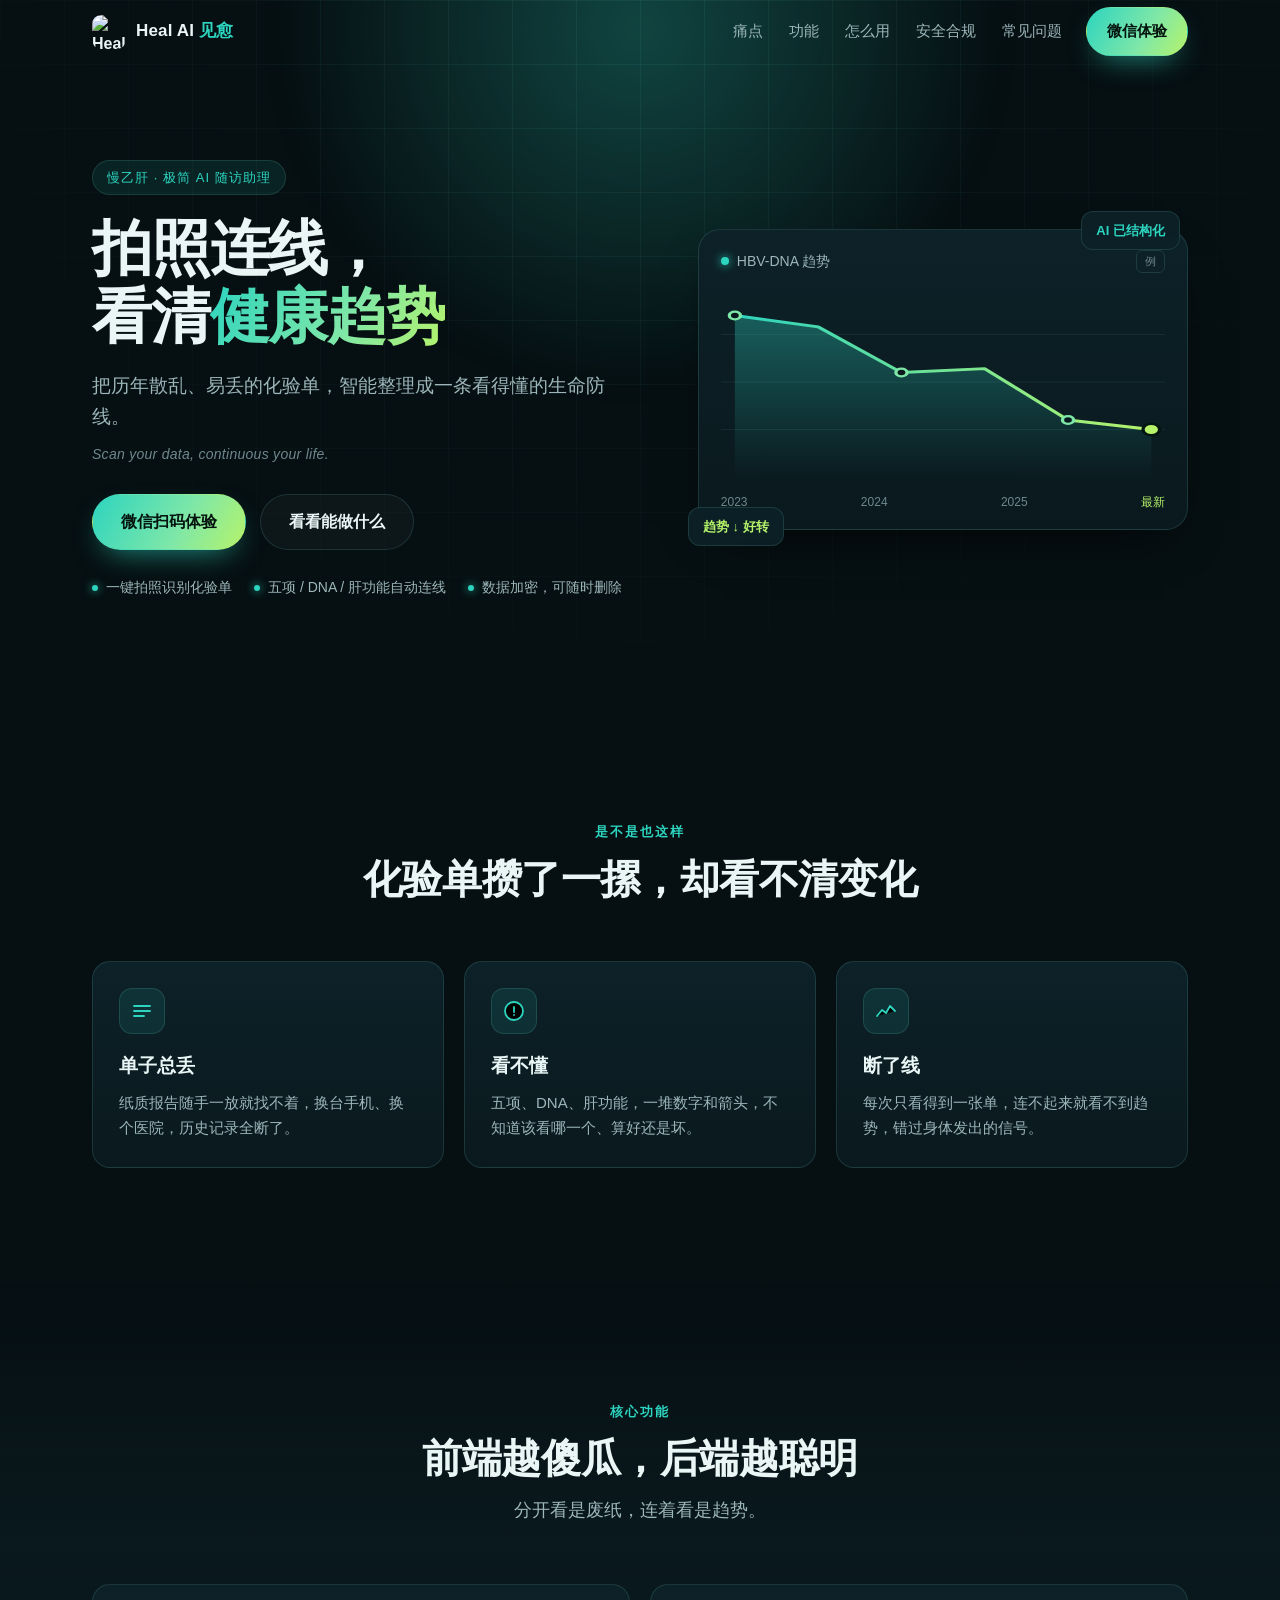
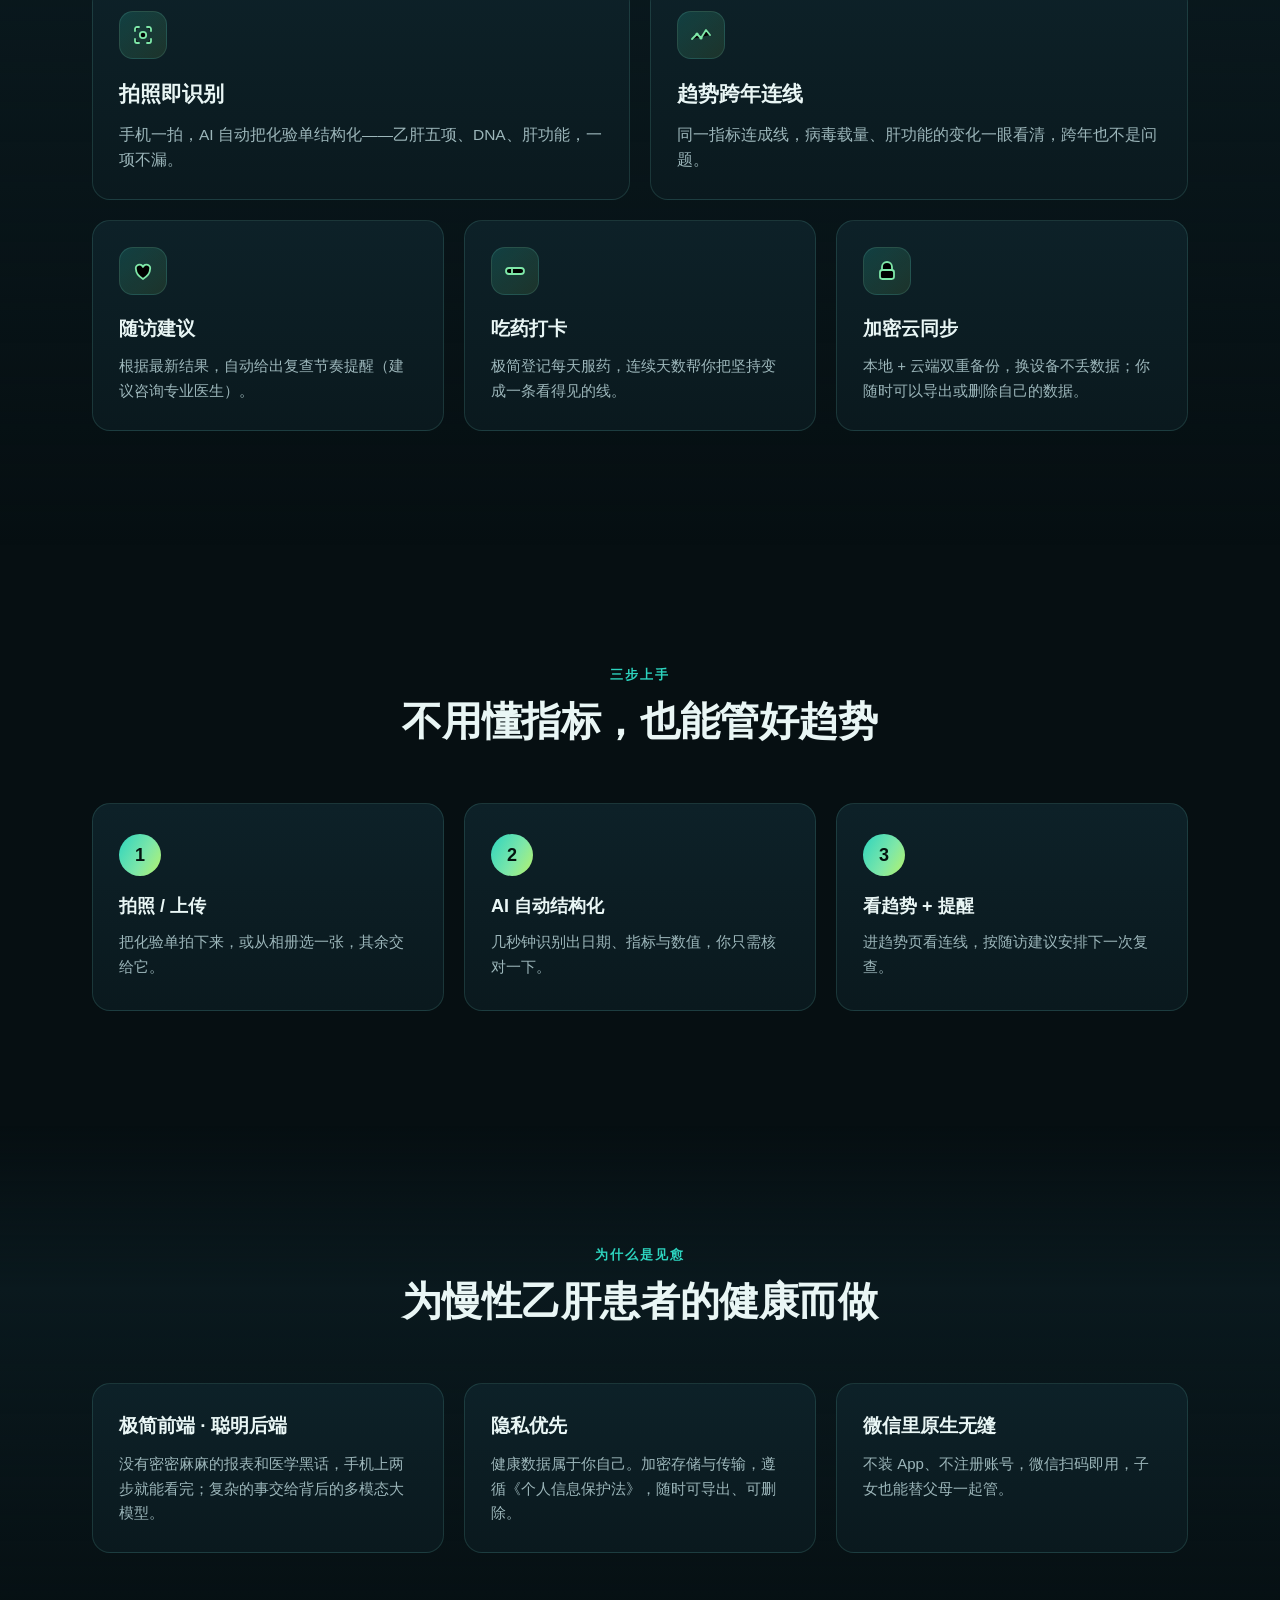
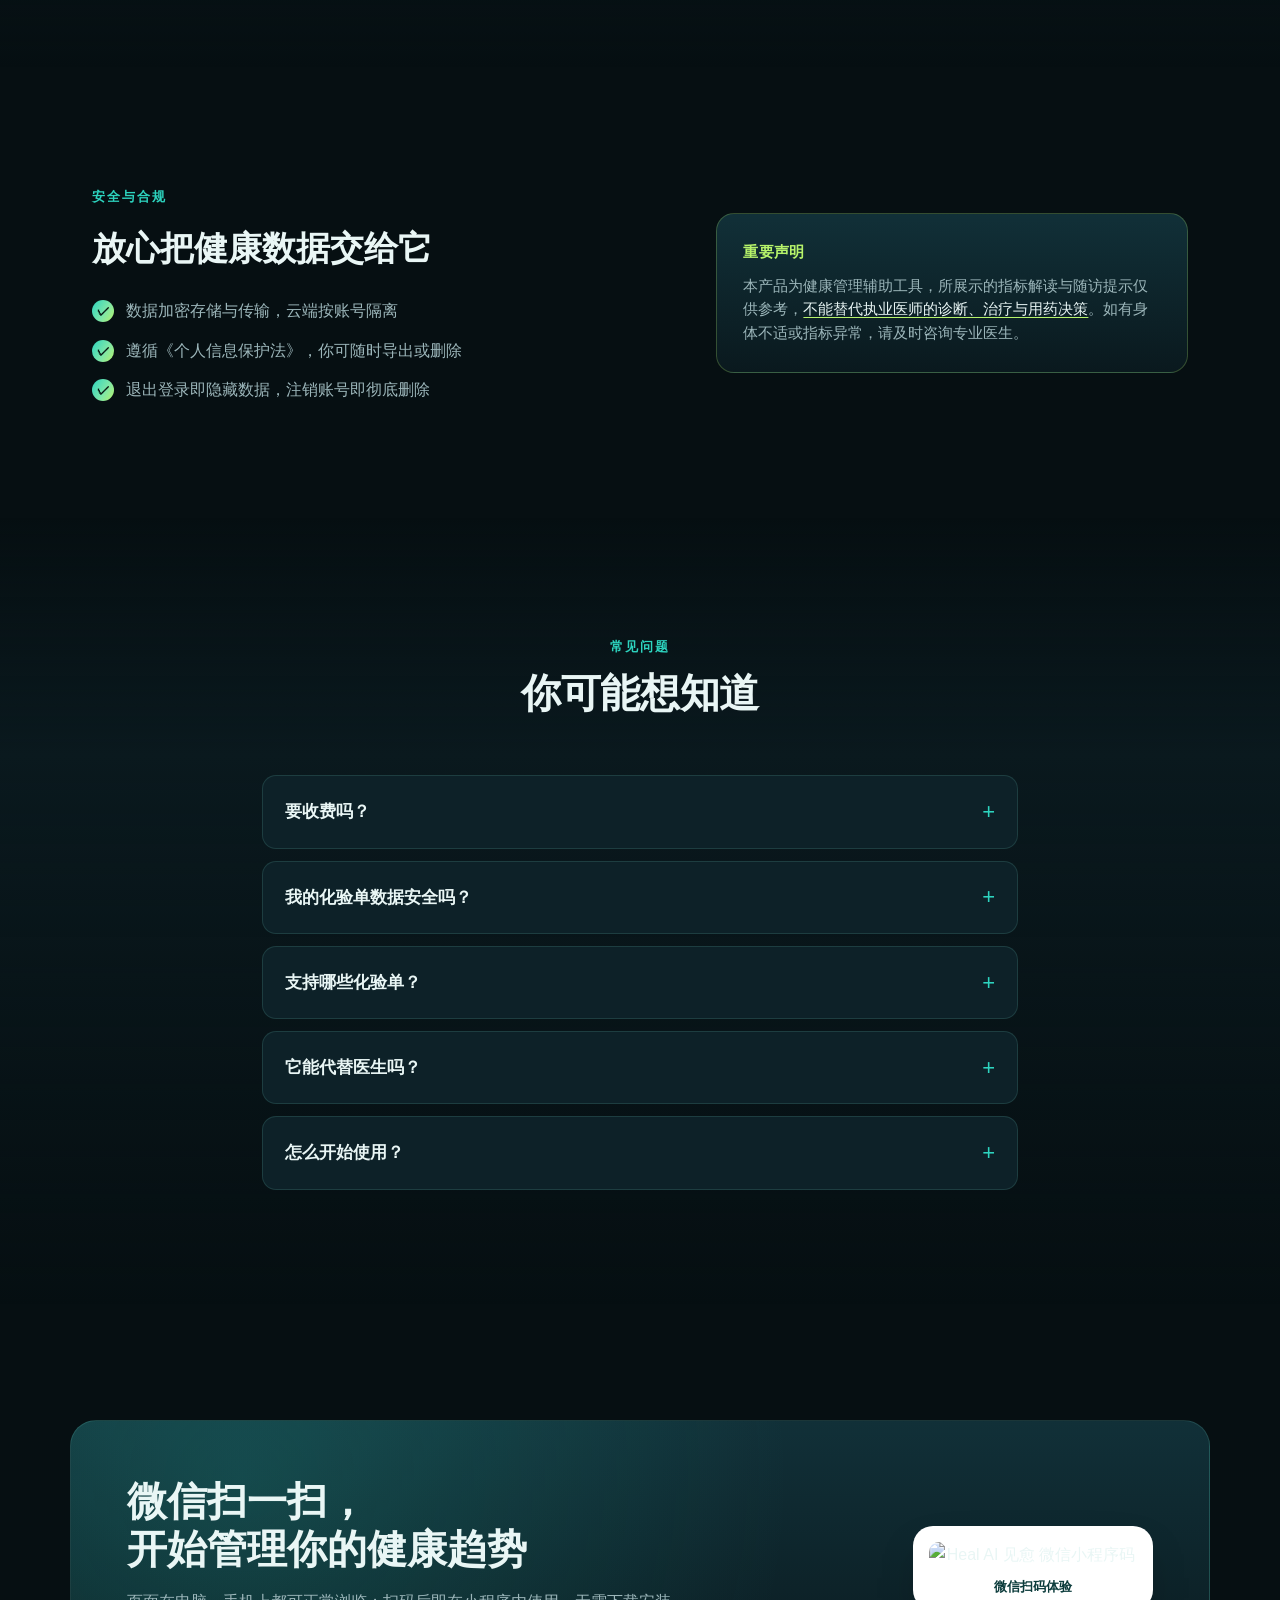
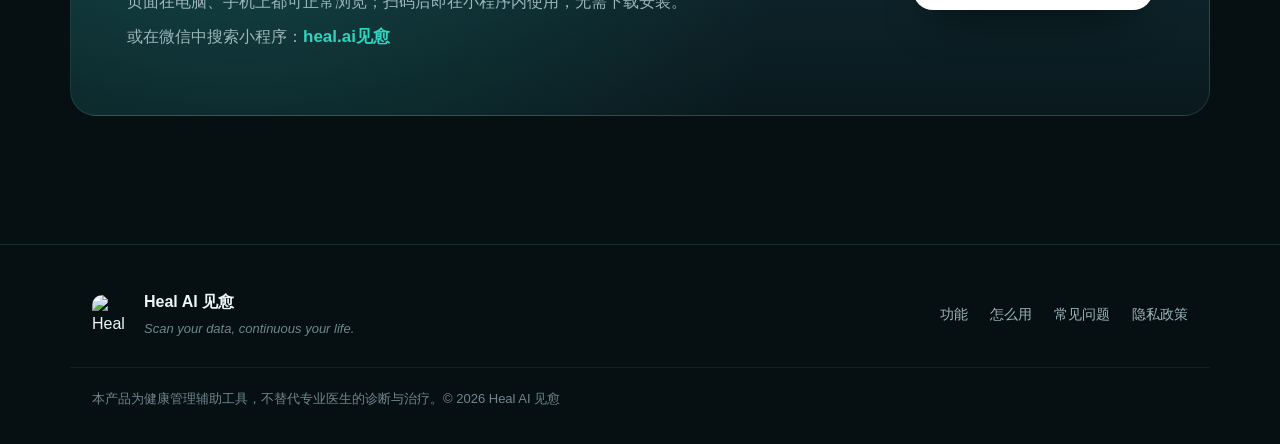
==== index.html @ b68c40f5 "Add files via upload" ====
<!DOCTYPE html>
<html lang="zh-CN">
<head>
  <meta charset="UTF-8">
  <meta name="viewport" content="width=device-width, initial-scale=1.0">
  <title>Heal AI 见愈 · 拍照连线，看清保命趋势</title>
  <meta name="description" content="Heal AI 见愈 —— 专为长期口服抗病毒药物的慢性乙肝患者设计的极简 AI 随访助理。拍照识别化验单，自动结构化，把历年散乱的检验结果连成一条看得懂的趋势。">
  <meta name="theme-color" content="#060f12">
  <meta property="og:title" content="Heal AI 见愈 · 拍照连线，看清保命趋势">
  <meta property="og:description" content="把历年散乱、易丢的化验单，智能整理成一条看得懂的生命防线。">
  <meta property="og:type" content="website">
  <link rel="icon" href="assets/logo.png">
  <link rel="stylesheet" href="style.css">
</head>
<body>

  <!-- ============ NAV ============ -->
  <header class="nav" id="nav">
    <div class="nav-inner wrap">
      <a class="brand" href="#top">
        <img src="assets/logo.png" alt="Heal AI 见愈 标志" class="brand-logo">
        <span class="brand-name">Heal AI <em>见愈</em></span>
      </a>

      <nav class="nav-links" id="navLinks">
        <a href="#pain">痛点</a>
        <a href="#features">功能</a>
        <a href="#how">怎么用</a>
        <a href="#trust">安全合规</a>
        <a href="#faq">常见问题</a>
      </nav>

      <a class="btn btn-primary nav-cta" href="#download">微信体验</a>

      <button class="nav-toggle" id="navToggle" aria-label="打开菜单" aria-expanded="false">
        <span></span><span></span><span></span>
      </button>
    </div>
  </header>

  <main id="top">

    <!-- ============ HERO ============ -->
    <section class="hero">
      <div class="hero-glow" aria-hidden="true"></div>
      <div class="wrap hero-inner">
        <div class="hero-copy reveal">
          <span class="eyebrow">慢乙肝 · 极简 AI 随访助理</span>
          <h1>拍照连线，<br>看清<span class="grad">健康趋势</span></h1>
          <p class="lead">把历年散乱、易丢的化验单，智能整理成一条看得懂的生命防线。</p>
          <p class="en">Scan your data, continuous your life.</p>
          <div class="hero-cta">
            <a class="btn btn-primary btn-lg" href="#download">微信扫码体验</a>
            <a class="btn btn-ghost btn-lg" href="#features">看看能做什么</a>
          </div>
          <ul class="hero-points">
            <li>一键拍照识别化验单</li>
            <li>五项 / DNA / 肝功能自动连线</li>
            <li>数据加密，可随时删除</li>
          </ul>
        </div>

        <div class="hero-visual reveal" aria-hidden="true">
          <div class="trend-card">
            <div class="trend-head">
              <span class="dot"></span>HBV-DNA 趋势
              <span class="trend-tag">例</span>
            </div>
            <svg viewBox="0 0 320 200" class="trend-svg" preserveAspectRatio="none">
              <defs>
                <linearGradient id="areaFill" x1="0" y1="0" x2="0" y2="1">
                  <stop offset="0%" stop-color="#2dd4bf" stop-opacity="0.35"/>
                  <stop offset="100%" stop-color="#2dd4bf" stop-opacity="0"/>
                </linearGradient>
                <linearGradient id="lineGrad" x1="0" y1="0" x2="1" y2="0">
                  <stop offset="0%" stop-color="#2dd4bf"/>
                  <stop offset="100%" stop-color="#b6f36a"/>
                </linearGradient>
              </defs>
              <g class="grid">
                <line x1="0" y1="50" x2="320" y2="50"/>
                <line x1="0" y1="100" x2="320" y2="100"/>
                <line x1="0" y1="150" x2="320" y2="150"/>
              </g>
              <path d="M10,30 L70,42 L130,90 L190,86 L250,140 L310,150 L310,200 L10,200 Z" fill="url(#areaFill)"/>
              <polyline points="10,30 70,42 130,90 190,86 250,140 310,150"
                        fill="none" stroke="url(#lineGrad)" stroke-width="3"
                        stroke-linecap="round" stroke-linejoin="round"/>
              <circle cx="10" cy="30" r="4" class="pt"/>
              <circle cx="130" cy="90" r="4" class="pt"/>
              <circle cx="250" cy="140" r="4" class="pt"/>
              <circle cx="310" cy="150" r="6" class="pt pt-now"/>
            </svg>
            <div class="trend-foot">
              <span>2023</span><span>2024</span><span>2025</span><span class="now">最新</span>
            </div>
          </div>
          <div class="float-chip chip-1">AI 已结构化</div>
          <div class="float-chip chip-2">趋势 ↓ 好转</div>
        </div>
      </div>
    </section>

    <!-- ============ PAIN ============ -->
    <section class="sec" id="pain">
      <div class="wrap">
        <div class="sec-head reveal">
          <span class="kicker">是不是也这样</span>
          <h2>化验单攒了一摞，却看不清变化</h2>
        </div>
        <div class="grid-3">
          <article class="card pain reveal">
            <div class="ico">
              <svg viewBox="0 0 24 24"><path d="M4 7h16M4 12h16M4 17h10" stroke="currentColor" stroke-width="1.8" stroke-linecap="round"/></svg>
            </div>
            <h3>单子总丢</h3>
            <p>纸质报告随手一放就找不着，换台手机、换个医院，历史记录全断了。</p>
          </article>
          <article class="card pain reveal">
            <div class="ico">
              <svg viewBox="0 0 24 24"><circle cx="12" cy="12" r="9" stroke="currentColor" stroke-width="1.8"/><path d="M12 8v5m0 3h.01" stroke="currentColor" stroke-width="1.8" stroke-linecap="round"/></svg>
            </div>
            <h3>看不懂</h3>
            <p>五项、DNA、肝功能，一堆数字和箭头，不知道该看哪一个、算好还是坏。</p>
          </article>
          <article class="card pain reveal">
            <div class="ico">
              <svg viewBox="0 0 24 24"><path d="M3 17l5-6 4 3 4-7 5 5" stroke="currentColor" stroke-width="1.8" stroke-linecap="round" stroke-linejoin="round"/></svg>
            </div>
            <h3>断了线</h3>
            <p>每次只看得到一张单，连不起来就看不到趋势，错过身体发出的信号。</p>
          </article>
        </div>
      </div>
    </section>

    <!-- ============ FEATURES ============ -->
    <section class="sec alt" id="features">
      <div class="wrap">
        <div class="sec-head reveal">
          <span class="kicker">核心功能</span>
          <h2>前端越傻瓜，后端越聪明</h2>
          <p class="sec-sub">分开看是废纸，连着看是趋势。</p>
        </div>
        <div class="grid-feat">
          <article class="card feat reveal">
            <div class="feat-ico">
              <svg viewBox="0 0 24 24"><path d="M4 8V6a2 2 0 0 1 2-2h2M20 8V6a2 2 0 0 0-2-2h-2M4 16v2a2 2 0 0 0 2 2h2M20 16v2a2 2 0 0 1-2 2h-2" stroke="currentColor" stroke-width="1.8" stroke-linecap="round"/><circle cx="12" cy="12" r="3.2" stroke="currentColor" stroke-width="1.8"/></svg>
            </div>
            <h3>拍照即识别</h3>
            <p>手机一拍，AI 自动把化验单结构化——乙肝五项、DNA、肝功能，一项不漏。</p>
          </article>
          <article class="card feat reveal">
            <div class="feat-ico">
              <svg viewBox="0 0 24 24"><path d="M3 16l5-5 4 4 5-8 4 5" stroke="currentColor" stroke-width="1.8" stroke-linecap="round" stroke-linejoin="round"/><circle cx="8" cy="11" r="1.6" fill="currentColor"/><circle cx="12" cy="15" r="1.6" fill="currentColor"/></svg>
            </div>
            <h3>趋势跨年连线</h3>
            <p>同一指标连成线，病毒载量、肝功能的变化一眼看清，跨年也不是问题。</p>
          </article>
          <article class="card feat reveal">
            <div class="feat-ico">
              <svg viewBox="0 0 24 24"><path d="M12 20s-7-4.3-7-9.4A3.6 3.6 0 0 1 12 8a3.6 3.6 0 0 1 7 2.6C19 15.7 12 20 12 20z" stroke="currentColor" stroke-width="1.8" stroke-linejoin="round"/></svg>
            </div>
            <h3>随访建议</h3>
            <p>根据最新结果，自动给出复查节奏提醒（建议咨询专业医生）。</p>
          </article>
          <article class="card feat reveal">
            <div class="feat-ico">
              <svg viewBox="0 0 24 24"><rect x="3" y="9" width="18" height="6" rx="3" stroke="currentColor" stroke-width="1.8"/><path d="M9 9v6" stroke="currentColor" stroke-width="1.8"/></svg>
            </div>
            <h3>吃药打卡</h3>
            <p>极简登记每天服药，连续天数帮你把坚持变成一条看得见的线。</p>
          </article>
          <article class="card feat reveal">
            <div class="feat-ico">
              <svg viewBox="0 0 24 24"><path d="M7 11V8a5 5 0 0 1 10 0v3" stroke="currentColor" stroke-width="1.8" stroke-linecap="round"/><rect x="5" y="11" width="14" height="9" rx="2.4" stroke="currentColor" stroke-width="1.8"/></svg>
            </div>
            <h3>加密云同步</h3>
            <p>本地 + 云端双重备份，换设备不丢数据；你随时可以导出或删除自己的数据。</p>
          </article>
        </div>
      </div>
    </section>

    <!-- ============ HOW ============ -->
    <section class="sec" id="how">
      <div class="wrap">
        <div class="sec-head reveal">
          <span class="kicker">三步上手</span>
          <h2>不用懂指标，也能管好趋势</h2>
        </div>
        <ol class="steps">
          <li class="step reveal">
            <span class="step-no">1</span>
            <h3>拍照 / 上传</h3>
            <p>把化验单拍下来，或从相册选一张，其余交给它。</p>
          </li>
          <li class="step reveal">
            <span class="step-no">2</span>
            <h3>AI 自动结构化</h3>
            <p>几秒钟识别出日期、指标与数值，你只需核对一下。</p>
          </li>
          <li class="step reveal">
            <span class="step-no">3</span>
            <h3>看趋势 + 提醒</h3>
            <p>进趋势页看连线，按随访建议安排下一次复查。</p>
          </li>
        </ol>
      </div>
    </section>

    <!-- ============ WHY ============ -->
    <section class="sec alt" id="why">
      <div class="wrap">
        <div class="sec-head reveal">
          <span class="kicker">为什么是见愈</span>
          <h2>为慢性乙肝患者的健康而做</h2>
        </div>
        <div class="grid-3">
          <article class="card why reveal">
            <h3>极简前端 · 聪明后端</h3>
            <p>没有密密麻麻的报表和医学黑话，手机上两步就能看完；复杂的事交给背后的多模态大模型。</p>
          </article>
          <article class="card why reveal">
            <h3>隐私优先</h3>
            <p>健康数据属于你自己。加密存储与传输，遵循《个人信息保护法》，随时可导出、可删除。</p>
          </article>
          <article class="card why reveal">
            <h3>微信里原生无缝</h3>
            <p>不装 App、不注册账号，微信扫码即用，子女也能替父母一起管。</p>
          </article>
        </div>
      </div>
    </section>

    <!-- ============ TRUST ============ -->
    <section class="sec trust" id="trust">
      <div class="wrap trust-inner">
        <div class="trust-copy reveal">
          <span class="kicker">安全与合规</span>
          <h2>放心把健康数据交给它</h2>
          <ul class="trust-list">
            <li><span class="tick">✓</span>数据加密存储与传输，云端按账号隔离</li>
            <li><span class="tick">✓</span>遵循《个人信息保护法》，你可随时导出或删除</li>
            <li><span class="tick">✓</span>退出登录即隐藏数据，注销账号即彻底删除</li>
          </ul>
        </div>
        <div class="notice reveal">
          <strong>重要声明</strong>
          <p>本产品为健康管理辅助工具，所展示的指标解读与随访提示仅供参考，<u>不能替代执业医师的诊断、治疗与用药决策</u>。如有身体不适或指标异常，请及时咨询专业医生。</p>
        </div>
      </div>
    </section>

    <!-- ============ FAQ ============ -->
    <section class="sec alt" id="faq">
      <div class="wrap narrow">
        <div class="sec-head reveal">
          <span class="kicker">常见问题</span>
          <h2>你可能想知道</h2>
        </div>
        <div class="faq-list reveal">
          <details class="faq">
            <summary>要收费吗？</summary>
            <p>核心的拍照识别、趋势连线与随访提示可免费使用。后续若有增值服务，会明确告知，绝不默认扣费。</p>
          </details>
          <details class="faq">
            <summary>我的化验单数据安全吗？</summary>
            <p>数据加密存储与传输，云端按账号隔离，仅限创建都本人，只有你自己能看到。你可以随时导出或删除，注销账号会彻底清除数据。</p>
          </details>
          <details class="faq">
            <summary>支持哪些化验单？</summary>
            <p>目前支持乙肝五项、HBV-DNA、肝功能等常见乙肝随访检验单，识别后可在校对页修改，确保结果准确。</p>
          </details>
          <details class="faq">
            <summary>它能代替医生吗？</summary>
            <p>不能。见愈是帮你"把数据理清楚、把趋势看出来"的工具，所有解读与提示仅供参考，治疗方案请以专业医生的意见为准。</p>
          </details>
          <details class="faq">
            <summary>怎么开始使用？</summary>
            <p>在电脑或手机上打开本页，用微信扫一扫下方的小程序码，或在微信里搜索"见愈"，即可直接使用，无需注册。</p>
          </details>
        </div>
      </div>
    </section>

    <!-- ============ DOWNLOAD / QR ============ -->
    <section class="sec cta" id="download">
      <div class="wrap cta-inner reveal">
        <div class="cta-copy">
          <h2>微信扫一扫，<br>开始管理你的健康趋势</h2>
          <p>页面在电脑、手机上都可正常浏览；扫码后即在小程序内使用，无需下载安装。</p>
          <p class="cta-alt">或在微信中搜索小程序：<strong>heal.ai见愈</strong></p>
        </div>
        <div class="qr-box">
          <img src="assets/qrcode.png" alt="Heal AI 见愈 微信小程序码">
          <span>微信扫码体验</span>
        </div>
      </div>
    </section>

  </main>

  <!-- ============ FOOTER ============ -->
  <footer class="footer">
    <div class="wrap footer-inner">
      <div class="footer-brand">
        <img src="assets/logo.png" alt="Heal AI 见愈">
        <div>
          <strong>Heal AI 见愈</strong>
          <span>Scan your data, continuous your life.</span>
        </div>
      </div>
      <nav class="footer-links">
        <a href="#features">功能</a>
        <a href="#how">怎么用</a>
        <a href="#faq">常见问题</a>
        <a href="privacy-policy.html">隐私政策</a>
      </nav>
    </div>
    <div class="wrap footer-note">
      <p>本产品为健康管理辅助工具，不替代专业医生的诊断与治疗。© <span id="year"></span> Heal AI 见愈</p>
    </div>
  </footer>

  <script src="main.js"></script>
</body>
</html>
---- style.css ----
/* ============================================================
   Heal AI 见愈 · 落地页样式
   深色主题 · 青绿配色（呼应 LOGO）· 移动优先响应式
   ============================================================ */

:root {
  --bg:        #060f12;
  --bg-soft:   #0a191e;
  --panel:     #0d2128;
  --panel-2:   #113038;
  --line:      rgba(126, 231, 214, 0.14);
  --line-soft: rgba(126, 231, 214, 0.08);
  --text:      #e9f6f5;
  --muted:     #9cb6ba;
  --muted-2:   #6e888d;
  --teal:      #2dd4bf;
  --teal-2:    #14b8a6;
  --green:     #7ee7a8;
  --lime:      #b6f36a;
  --grad:      linear-gradient(120deg, #2dd4bf 0%, #7ee7a8 58%, #b6f36a 100%);
  --shadow:    0 20px 50px -24px rgba(0, 0, 0, 0.8);
  --r:         18px;
  --wrap:      1140px;
  --nav-h:     64px;
}

* { box-sizing: border-box; }

html {
  scroll-behavior: smooth;
  scroll-padding-top: 84px;
  -webkit-text-size-adjust: 100%;
}

body {
  margin: 0;
  font-family: -apple-system, BlinkMacSystemFont, "Segoe UI", "PingFang SC",
               "Hiragino Sans GB", "Microsoft YaHei", "Noto Sans SC", sans-serif;
  color: var(--text);
  background: var(--bg);
  line-height: 1.65;
  overflow-x: hidden;
  -webkit-font-smoothing: antialiased;
}

/* 全局微弱网格纹理 */
body::before {
  content: "";
  position: fixed;
  inset: 0;
  background-image:
    linear-gradient(var(--line-soft) 1px, transparent 1px),
    linear-gradient(90deg, var(--line-soft) 1px, transparent 1px);
  background-size: 64px 64px;
  mask-image: radial-gradient(circle at 50% 0%, #000 0%, transparent 72%);
  -webkit-mask-image: radial-gradient(circle at 50% 0%, #000 0%, transparent 72%);
  pointer-events: none;
  z-index: 0;
}

img { max-width: 100%; display: block; }
a { color: inherit; text-decoration: none; }

.wrap {
  width: 100%;
  max-width: var(--wrap);
  margin: 0 auto;
  padding: 0 22px;
  position: relative;
  z-index: 1;
}
.wrap.narrow { max-width: 800px; }

/* ---------- 通用元素 ---------- */
.kicker {
  display: inline-block;
  font-size: 13px;
  letter-spacing: 0.16em;
  color: var(--teal);
  text-transform: uppercase;
  margin-bottom: 12px;
  font-weight: 600;
}
.grad {
  background: var(--grad);
  -webkit-background-clip: text;
  background-clip: text;
  color: transparent;
}

.btn {
  display: inline-flex;
  align-items: center;
  justify-content: center;
  gap: 8px;
  padding: 11px 20px;
  border-radius: 999px;
  font-weight: 600;
  font-size: 15px;
  border: 1px solid transparent;
  cursor: pointer;
  transition: transform 0.18s ease, box-shadow 0.25s ease, background 0.25s ease;
  white-space: nowrap;
}
.btn-lg { padding: 14px 28px; font-size: 16px; }
.btn-primary {
  background: var(--grad);
  color: #04140f;
  box-shadow: 0 12px 30px -12px rgba(45, 212, 191, 0.7);
}
.btn-primary:hover { transform: translateY(-2px); box-shadow: 0 18px 38px -12px rgba(45, 212, 191, 0.85); }
.btn-ghost {
  background: rgba(255, 255, 255, 0.03);
  border-color: var(--line);
  color: var(--text);
}
.btn-ghost:hover { border-color: var(--teal); transform: translateY(-2px); }

/* ---------- NAV ---------- */
.nav {
  position: fixed;
  top: 0; left: 0; right: 0;
  z-index: 50;
  height: var(--nav-h);
  display: flex;
  align-items: center;
  transition: background 0.3s ease, border-color 0.3s ease, backdrop-filter 0.3s ease;
  border-bottom: 1px solid transparent;
}
.nav.scrolled {
  background: rgba(6, 15, 18, 0.82);
  backdrop-filter: blur(14px);
  -webkit-backdrop-filter: blur(14px);
  border-bottom-color: var(--line);
}
.nav-inner { display: flex; align-items: center; gap: 20px; width: 100%; }
.brand { display: flex; align-items: center; gap: 10px; font-weight: 700; }
.brand-logo { width: 34px; height: 34px; border-radius: 9px; }
.brand-name { font-size: 17px; letter-spacing: 0.01em; }
.brand-name em { font-style: normal; color: var(--teal); }

.nav-links { display: flex; gap: 26px; margin-left: auto; }
.nav-links a {
  font-size: 15px; color: var(--muted);
  transition: color 0.2s ease;
  position: relative;
}
.nav-links a:hover, .nav-links a.active { color: var(--text); }
.nav-links a.active::after {
  content: ""; position: absolute; left: 0; right: 0; bottom: -7px;
  height: 2px; border-radius: 2px; background: var(--grad);
}
.nav-cta { margin-left: 4px; }

.nav-toggle {
  display: none;
  flex-direction: column;
  gap: 5px;
  margin-left: auto;
  background: none;
  border: 0;
  padding: 8px;
  cursor: pointer;
}
.nav-toggle span {
  width: 22px; height: 2px; background: var(--text);
  border-radius: 2px; transition: 0.28s ease;
}
.nav-toggle[aria-expanded="true"] span:nth-child(1) { transform: translateY(7px) rotate(45deg); }
.nav-toggle[aria-expanded="true"] span:nth-child(2) { opacity: 0; }
.nav-toggle[aria-expanded="true"] span:nth-child(3) { transform: translateY(-7px) rotate(-45deg); }

/* ---------- HERO ---------- */
.hero {
  position: relative;
  padding: calc(var(--nav-h) + clamp(48px, 9vw, 96px)) 0 clamp(56px, 9vw, 104px);
  overflow: hidden;
}
.hero-glow {
  position: absolute;
  top: -220px; left: 50%;
  transform: translateX(-50%);
  width: min(900px, 120vw); height: 620px;
  background: radial-gradient(circle at 50% 40%, rgba(45, 212, 191, 0.28), transparent 62%);
  filter: blur(20px);
  pointer-events: none;
  z-index: 0;
}
.hero-inner {
  display: grid;
  grid-template-columns: 1.05fr 0.95fr;
  align-items: center;
  gap: clamp(32px, 5vw, 64px);
}
.eyebrow {
  display: inline-block;
  font-size: 13px;
  letter-spacing: 0.08em;
  color: var(--teal);
  background: rgba(45, 212, 191, 0.1);
  border: 1px solid var(--line);
  padding: 6px 14px;
  border-radius: 999px;
  margin-bottom: 20px;
}
.hero h1 {
  font-size: clamp(34px, 6.2vw, 60px);
  line-height: 1.12;
  letter-spacing: -0.02em;
  margin: 0 0 20px;
  font-weight: 800;
}
.hero .lead {
  font-size: clamp(16px, 2.2vw, 19px);
  color: var(--muted);
  margin: 0 0 10px;
  max-width: 34em;
}
.hero .en {
  font-size: 14px;
  color: var(--muted-2);
  font-style: italic;
  letter-spacing: 0.02em;
  margin: 0 0 28px;
}
.hero-cta { display: flex; flex-wrap: wrap; gap: 14px; margin-bottom: 26px; }
.hero-points {
  list-style: none; margin: 0; padding: 0;
  display: flex; flex-wrap: wrap; gap: 8px 22px;
}
.hero-points li {
  font-size: 14px; color: var(--muted);
  display: flex; align-items: center; gap: 8px;
}
.hero-points li::before {
  content: ""; width: 6px; height: 6px; border-radius: 50%;
  background: var(--teal); box-shadow: 0 0 10px var(--teal);
}

/* hero 视觉卡 */
.hero-visual { position: relative; }
.trend-card {
  background: linear-gradient(180deg, var(--panel), var(--bg-soft));
  border: 1px solid var(--line);
  border-radius: 22px;
  padding: 20px 22px 16px;
  box-shadow: var(--shadow);
}
.trend-head {
  display: flex; align-items: center; gap: 8px;
  font-size: 14px; color: var(--muted); margin-bottom: 14px;
}
.trend-head .dot {
  width: 8px; height: 8px; border-radius: 50%;
  background: var(--teal); box-shadow: 0 0 10px var(--teal);
}
.trend-tag {
  margin-left: auto; font-size: 11px;
  color: var(--muted-2); border: 1px solid var(--line);
  padding: 1px 8px; border-radius: 6px;
}
.trend-svg { width: 100%; height: 190px; }
.trend-svg .grid line { stroke: var(--line-soft); stroke-width: 1; }
.trend-svg .pt { fill: #0a191e; stroke: var(--green); stroke-width: 2.4; }
.trend-svg .pt-now { fill: var(--lime); stroke: #04140f; }
.trend-foot {
  display: flex; justify-content: space-between;
  font-size: 12px; color: var(--muted-2); margin-top: 8px;
}
.trend-foot .now { color: var(--lime); }

.float-chip {
  position: absolute;
  font-size: 13px; font-weight: 600;
  padding: 8px 14px; border-radius: 12px;
  background: rgba(13, 33, 40, 0.92);
  border: 1px solid var(--line);
  backdrop-filter: blur(8px);
  box-shadow: var(--shadow);
  animation: floaty 4.5s ease-in-out infinite;
}
.chip-1 { top: -18px; right: 8px; color: var(--teal); }
.chip-2 { bottom: -16px; left: -10px; color: var(--lime); animation-delay: 1.4s; }
@keyframes floaty {
  0%, 100% { transform: translateY(0); }
  50% { transform: translateY(-8px); }
}

/* ---------- SECTION ---------- */
.sec { padding: clamp(60px, 9vw, 116px) 0; position: relative; z-index: 1; }
.sec.alt { background: linear-gradient(180deg, transparent, var(--bg-soft) 30%, transparent); }
.sec-head { text-align: center; max-width: 760px; margin: 0 auto clamp(36px, 5vw, 58px); }
.sec-head h2 {
  font-size: clamp(26px, 4.2vw, 40px);
  line-height: 1.2; letter-spacing: -0.01em;
  margin: 0; font-weight: 800;
}
.sec-sub { color: var(--muted); margin: 14px 0 0; font-size: clamp(15px, 2vw, 18px); }

/* 网格 */
.grid-3 {
  display: grid;
  grid-template-columns: repeat(3, 1fr);
  gap: 20px;
}
.grid-feat {
  display: grid;
  grid-template-columns: repeat(6, 1fr);
  gap: 20px;
}
.grid-feat .feat:nth-child(1),
.grid-feat .feat:nth-child(2) { grid-column: span 3; }
.grid-feat .feat:nth-child(3),
.grid-feat .feat:nth-child(4),
.grid-feat .feat:nth-child(5) { grid-column: span 2; }

/* 卡片 */
.card {
  background: linear-gradient(180deg, var(--panel), var(--bg-soft));
  border: 1px solid var(--line);
  border-radius: var(--r);
  padding: 26px;
  transition: transform 0.22s ease, border-color 0.22s ease, box-shadow 0.28s ease;
}
.card:hover {
  transform: translateY(-4px);
  border-color: rgba(45, 212, 191, 0.4);
  box-shadow: 0 24px 46px -26px rgba(45, 212, 191, 0.5);
}
.card h3 { margin: 0 0 10px; font-size: 19px; }
.card p { margin: 0; color: var(--muted); font-size: 15px; }

.pain .ico {
  width: 46px; height: 46px; border-radius: 13px;
  display: grid; place-items: center;
  background: rgba(45, 212, 191, 0.1);
  border: 1px solid var(--line);
  color: var(--teal);
  margin-bottom: 16px;
}
.pain .ico svg, .feat-ico svg { width: 24px; height: 24px; }

.feat { display: flex; flex-direction: column; }
.feat-ico {
  width: 48px; height: 48px; border-radius: 14px;
  display: grid; place-items: center;
  background: linear-gradient(135deg, rgba(45, 212, 191, 0.18), rgba(182, 243, 106, 0.1));
  border: 1px solid var(--line);
  color: var(--green);
  margin-bottom: 18px;
}
.grid-feat .feat:nth-child(1) h3,
.grid-feat .feat:nth-child(2) h3 { font-size: 21px; }
.grid-feat .feat:nth-child(1) p,
.grid-feat .feat:nth-child(2) p { font-size: 15.5px; }

/* ---------- STEPS ---------- */
.steps {
  list-style: none; margin: 0; padding: 0;
  display: grid; grid-template-columns: repeat(3, 1fr); gap: 20px;
  counter-reset: st;
}
.step {
  position: relative;
  background: linear-gradient(180deg, var(--panel), var(--bg-soft));
  border: 1px solid var(--line);
  border-radius: var(--r);
  padding: 30px 26px;
}
.step-no {
  display: grid; place-items: center;
  width: 42px; height: 42px; border-radius: 50%;
  font-weight: 800; font-size: 18px; color: #04140f;
  background: var(--grad);
  margin-bottom: 16px;
}
.step h3 { margin: 0 0 8px; font-size: 18px; }
.step p { margin: 0; color: var(--muted); font-size: 15px; }

/* ---------- TRUST ---------- */
.trust-inner {
  display: grid;
  grid-template-columns: 1.1fr 0.9fr;
  gap: clamp(24px, 4vw, 48px);
  align-items: center;
}
.trust-copy .kicker { text-align: left; }
.trust-copy h2 { font-size: clamp(24px, 3.6vw, 34px); margin: 0 0 22px; font-weight: 800; }
.trust-list { list-style: none; margin: 0; padding: 0; display: grid; gap: 14px; }
.trust-list li { display: flex; gap: 12px; align-items: flex-start; color: var(--muted); font-size: 15.5px; }
.tick {
  flex: none;
  width: 22px; height: 22px; border-radius: 50%;
  display: grid; place-items: center;
  font-size: 13px; font-weight: 700; color: #04140f;
  background: var(--grad); margin-top: 2px;
}
.notice {
  background: linear-gradient(180deg, var(--panel-2), var(--bg-soft));
  border: 1px solid rgba(182, 243, 106, 0.24);
  border-radius: var(--r);
  padding: 26px;
}
.notice strong { display: block; color: var(--lime); margin-bottom: 10px; font-size: 15px; letter-spacing: 0.02em; }
.notice p { margin: 0; color: var(--muted); font-size: 14.5px; }
.notice u { text-decoration-color: var(--lime); text-underline-offset: 3px; color: var(--text); }

/* ---------- FAQ ---------- */
.faq-list { display: grid; gap: 12px; }
.faq {
  background: var(--panel);
  border: 1px solid var(--line);
  border-radius: 14px;
  padding: 4px 22px;
  transition: border-color 0.22s ease;
}
.faq[open] { border-color: rgba(45, 212, 191, 0.4); }
.faq summary {
  list-style: none; cursor: pointer;
  padding: 18px 0; font-weight: 600; font-size: 16.5px;
  display: flex; align-items: center; justify-content: space-between; gap: 16px;
}
.faq summary::-webkit-details-marker { display: none; }
.faq summary::after {
  content: "+"; font-size: 22px; font-weight: 400; color: var(--teal);
  transition: transform 0.25s ease; line-height: 1;
}
.faq[open] summary::after { transform: rotate(45deg); }
.faq p { margin: 0 0 20px; color: var(--muted); font-size: 15px; }

/* ---------- CTA / QR ---------- */
.sec.cta { padding-bottom: clamp(72px, 10vw, 130px); }
.cta-inner {
  display: grid;
  grid-template-columns: 1fr auto;
  align-items: center;
  gap: clamp(28px, 5vw, 64px);
  background:
    radial-gradient(circle at 15% 20%, rgba(45, 212, 191, 0.18), transparent 55%),
    linear-gradient(180deg, var(--panel-2), var(--bg-soft));
  border: 1px solid var(--line);
  border-radius: 26px;
  padding: clamp(30px, 5vw, 56px);
}
.cta-copy h2 { font-size: clamp(26px, 4.2vw, 40px); line-height: 1.2; margin: 0 0 16px; font-weight: 800; }
.cta-copy p { color: var(--muted); margin: 0 0 8px; font-size: 15.5px; }
.cta-alt strong { color: var(--teal); font-size: 17px; }
.qr-box {
  background: #fff;
  border-radius: 20px;
  padding: 16px 16px 12px;
  text-align: center;
  box-shadow: var(--shadow);
  flex: none;
}
.qr-box img { width: clamp(150px, 22vw, 208px); height: auto; border-radius: 10px; }
.qr-box span { display: block; margin-top: 8px; font-size: 13px; color: #0b3b3b; font-weight: 700; }

/* ---------- FOOTER ---------- */
.footer {
  border-top: 1px solid var(--line);
  padding: 44px 0 34px;
  background: var(--bg);
  position: relative; z-index: 1;
}
.footer-inner {
  display: flex; align-items: center; justify-content: space-between;
  gap: 24px; flex-wrap: wrap;
}
.footer-brand { display: flex; align-items: center; gap: 12px; }
.footer-brand img { width: 40px; height: 40px; border-radius: 10px; }
.footer-brand strong { display: block; font-size: 16px; }
.footer-brand span { font-size: 13px; color: var(--muted-2); font-style: italic; }
.footer-links { display: flex; gap: 22px; flex-wrap: wrap; }
.footer-links a { color: var(--muted); font-size: 14px; transition: color 0.2s; }
.footer-links a:hover { color: var(--teal); }
.footer-note { margin-top: 26px; padding-top: 20px; border-top: 1px solid var(--line-soft); }
.footer-note p { margin: 0; font-size: 13px; color: var(--muted-2); }

/* ---------- 滚动渐入 ---------- */
.reveal {
  opacity: 0;
  transform: translateY(20px);
  transition: opacity 0.6s ease, transform 0.6s cubic-bezier(0.22, 1, 0.36, 1);
}
.reveal.in { opacity: 1; transform: none; }

/* ============================================================
   响应式 —— 平板
   ============================================================ */
@media (max-width: 960px) {
  .nav-links { display: none; }
  .nav-cta { display: none; }
  .nav-toggle { display: flex; }

  /* 移动端抽屉 */
  .nav-links.open {
    display: flex;
    position: absolute;
    top: var(--nav-h); left: 0; right: 0;
    flex-direction: column;
    gap: 0;
    background: rgba(6, 15, 18, 0.97);
    backdrop-filter: blur(14px);
    border-bottom: 1px solid var(--line);
    padding: 8px 22px 18px;
    margin: 0;
  }
  .nav-links.open a { padding: 13px 0; border-bottom: 1px solid var(--line-soft); font-size: 16px; }
  .nav-links.open a:last-child { border-bottom: 0; }

  .hero-inner { grid-template-columns: 1fr; }
  .hero-visual { order: -1; max-width: 480px; margin: 0 auto; }
  .hero-copy .lead { margin-left: auto; margin-right: auto; }
  .hero-copy { text-align: center; }
  .hero-cta, .hero-points { justify-content: center; }

  .grid-3 { grid-template-columns: 1fr; }
  .grid-feat { grid-template-columns: repeat(2, 1fr); }
  .grid-feat .feat { grid-column: auto !important; }
  .steps { grid-template-columns: 1fr; }
  .trust-inner { grid-template-columns: 1fr; }
  .cta-inner { grid-template-columns: 1fr; text-align: center; justify-items: center; }
  .footer-inner { flex-direction: column; align-items: flex-start; }
}

/* ============================================================
   响应式 —— 手机
   ============================================================ */
@media (max-width: 560px) {
  .grid-feat { grid-template-columns: 1fr; }
  .hero-points { flex-direction: column; align-items: center; gap: 8px; }
  .float-chip { font-size: 12px; padding: 6px 11px; }
  .chip-1 { right: 0; }
  .chip-2 { left: 0; }
  .card { padding: 22px; }
  .faq { padding: 2px 18px; }
  .qr-box img { width: 168px; }
}

@media (prefers-reduced-motion: reduce) {
  html { scroll-behavior: auto; }
  .reveal { opacity: 1; transform: none; transition: none; }
  .float-chip { animation: none; }
}
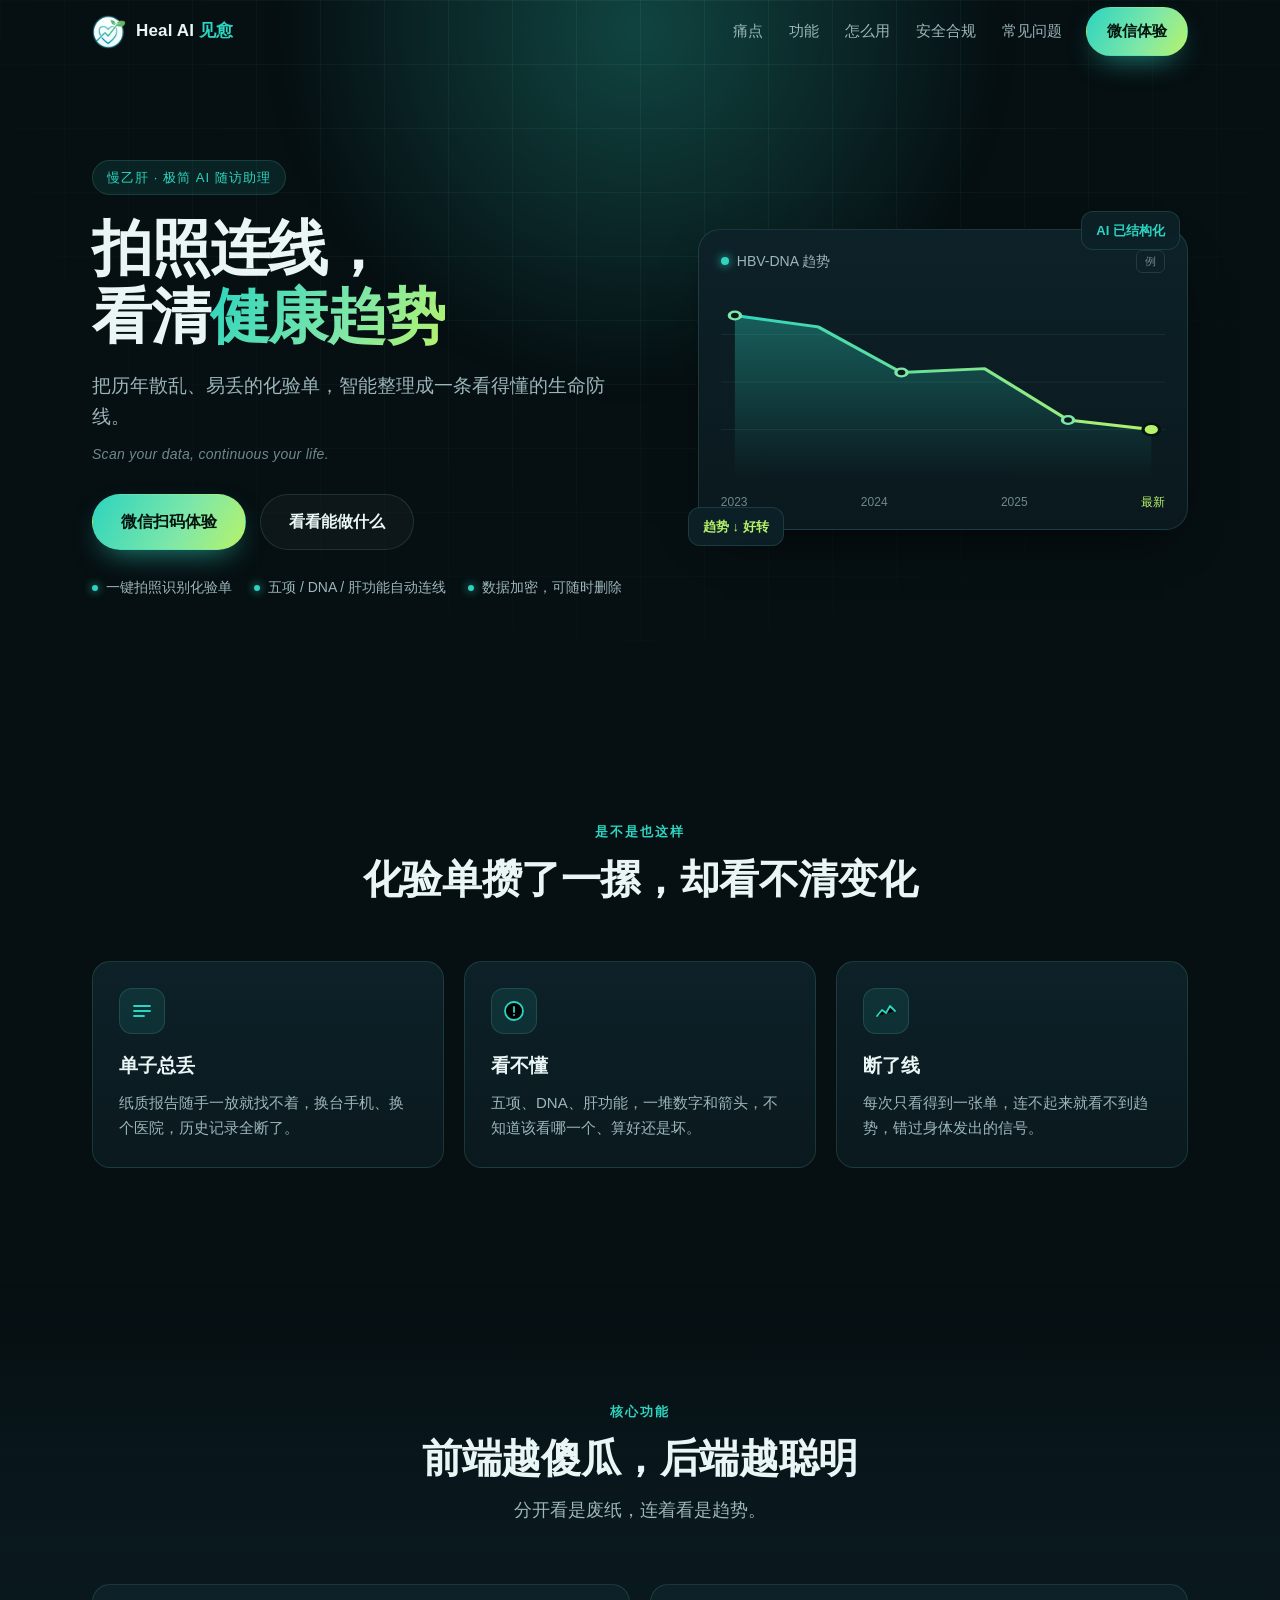
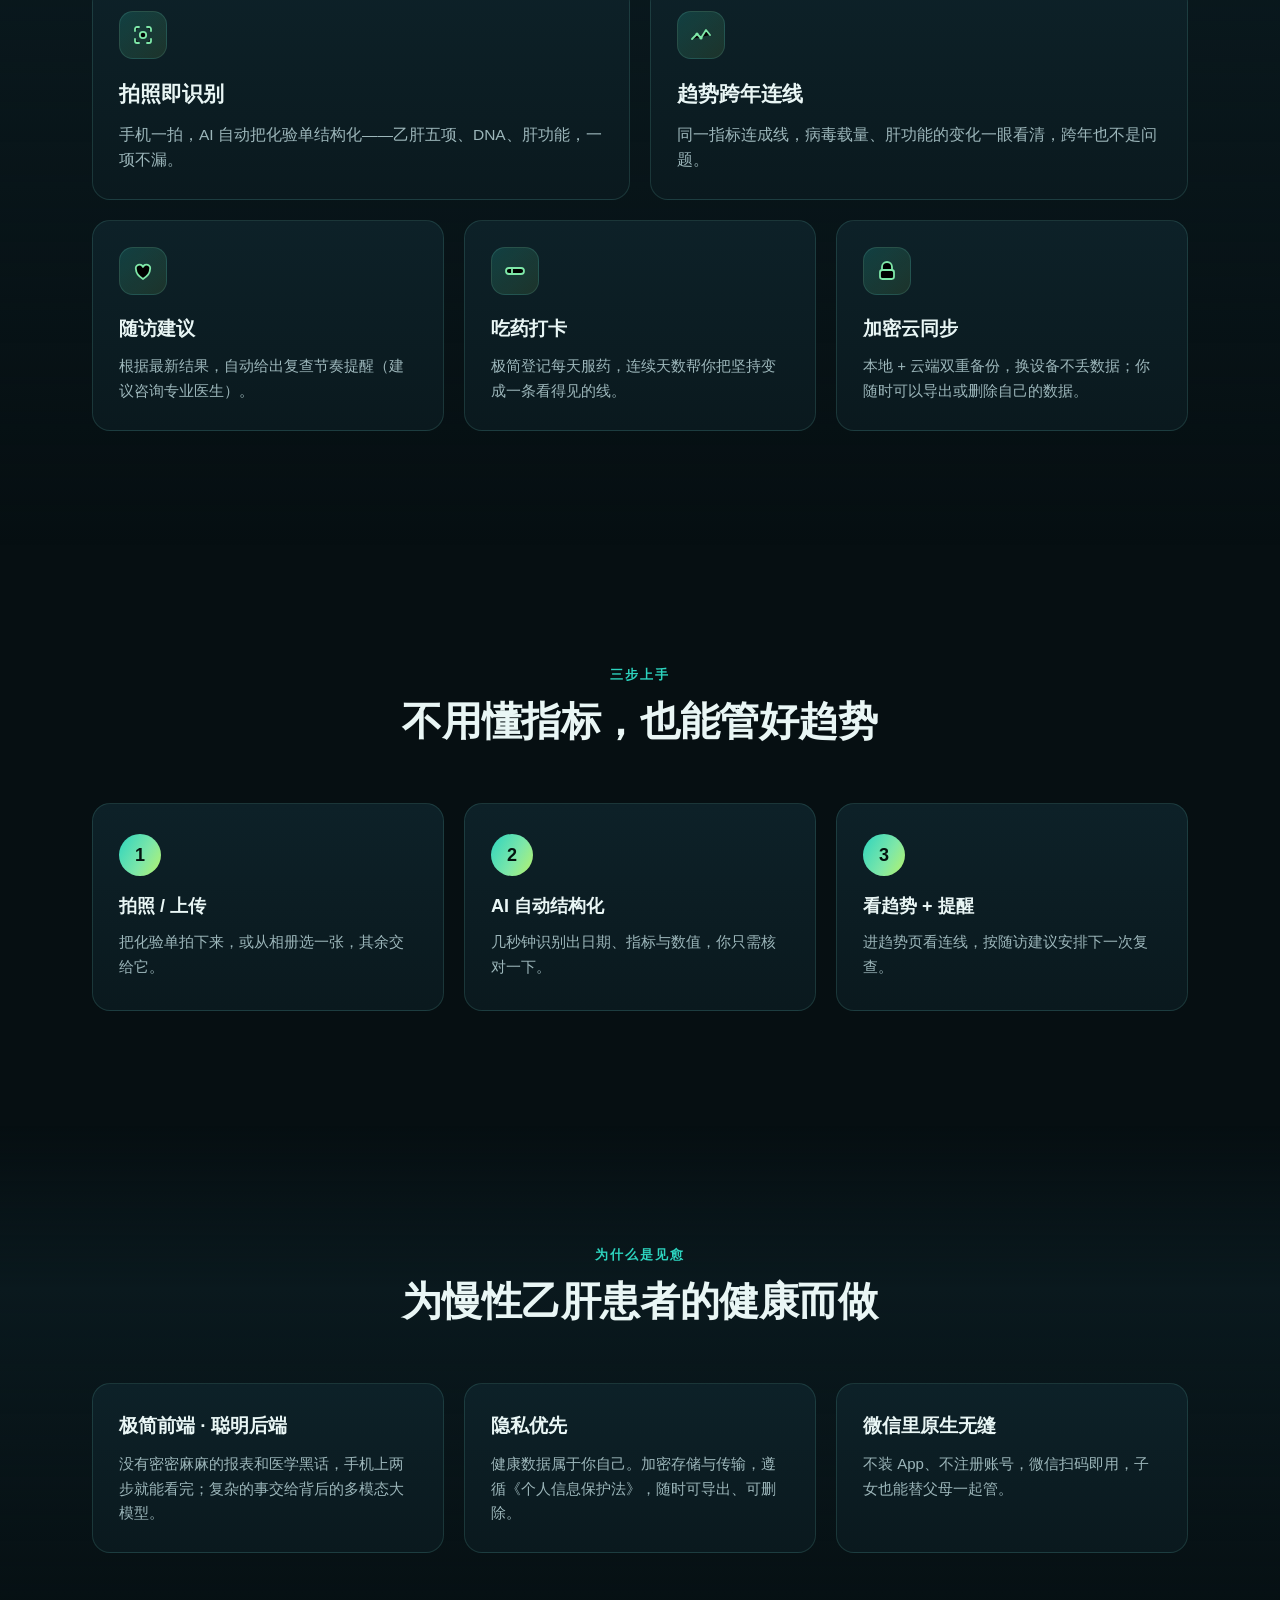
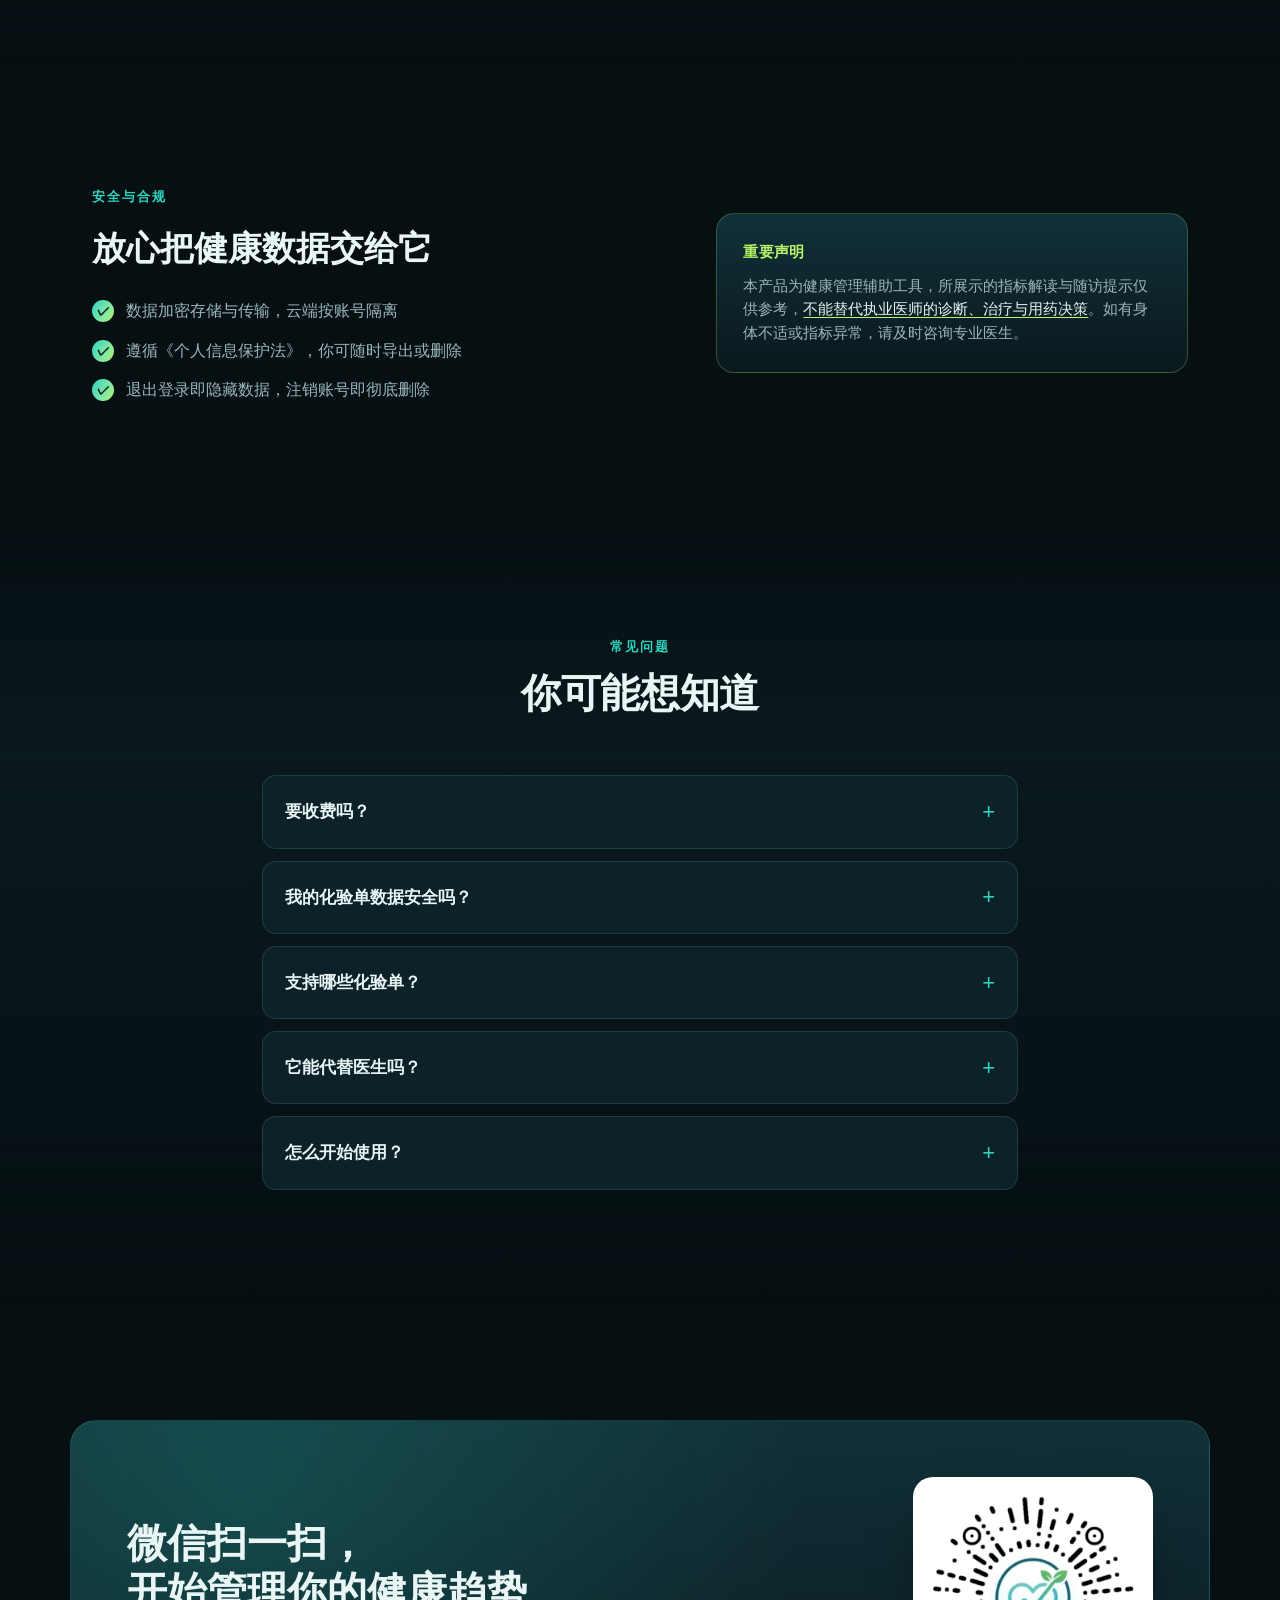
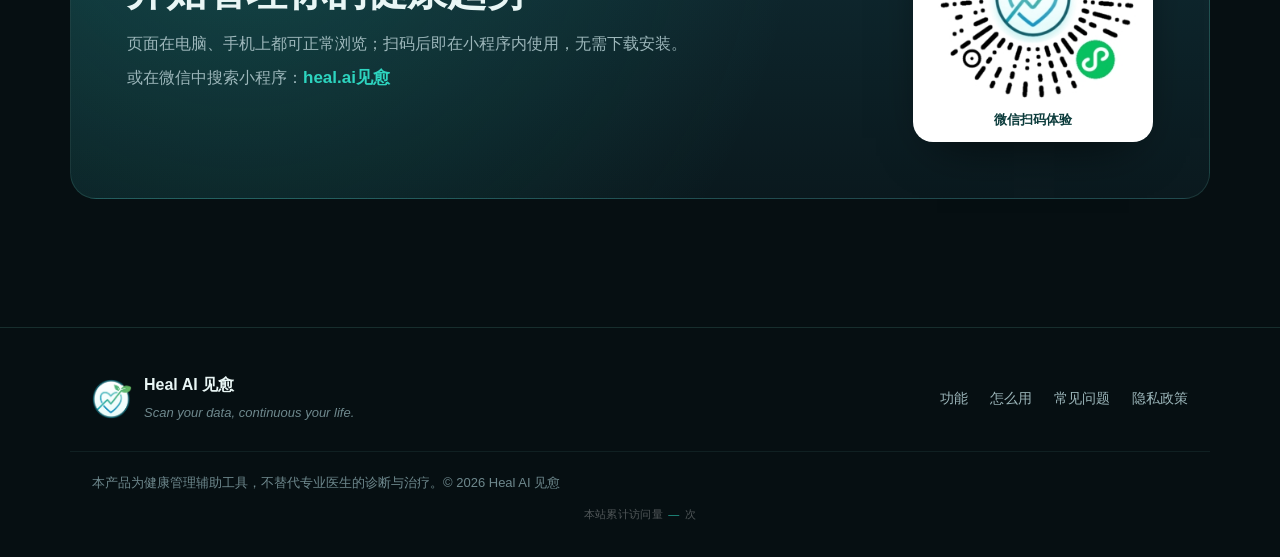
==== commit de5138b0: "0924" ====
--- a/index.html
+++ b/index.html
@@ -9,8 +9,625 @@
   <meta property="og:title" content="Heal AI 见愈 · 拍照连线，看清保命趋势">
   <meta property="og:description" content="把历年散乱、易丢的化验单，智能整理成一条看得懂的生命防线。">
   <meta property="og:type" content="website">
-  <link rel="icon" href="assets/logo.png">
-  <link rel="stylesheet" href="style.css">
+  <link rel="icon" href="[data-uri]">
+  <style>/* ============================================================
+   Heal AI 见愈 · 落地页样式
+   深色主题 · 青绿配色（呼应 LOGO）· 移动优先响应式
+   ============================================================ */
+
+:root {
+  --bg:        #060f12;
+  --bg-soft:   #0a191e;
+  --panel:     #0d2128;
+  --panel-2:   #113038;
+  --line:      rgba(126, 231, 214, 0.14);
+  --line-soft: rgba(126, 231, 214, 0.08);
+  --text:      #e9f6f5;
+  --muted:     #9cb6ba;
+  --muted-2:   #6e888d;
+  --teal:      #2dd4bf;
+  --teal-2:    #14b8a6;
+  --green:     #7ee7a8;
+  --lime:      #b6f36a;
+  --grad:      linear-gradient(120deg, #2dd4bf 0%, #7ee7a8 58%, #b6f36a 100%);
+  --shadow:    0 20px 50px -24px rgba(0, 0, 0, 0.8);
+  --r:         18px;
+  --wrap:      1140px;
+  --nav-h:     64px;
+}
+
+* { box-sizing: border-box; }
+
+html {
+  scroll-behavior: smooth;
+  scroll-padding-top: 84px;
+  -webkit-text-size-adjust: 100%;
+}
+
+body {
+  margin: 0;
+  font-family: -apple-system, BlinkMacSystemFont, "Segoe UI", "PingFang SC",
+               "Hiragino Sans GB", "Microsoft YaHei", "Noto Sans SC", sans-serif;
+  color: var(--text);
+  background: var(--bg);
+  line-height: 1.65;
+  overflow-x: hidden;
+  -webkit-font-smoothing: antialiased;
+}
+
+/* 全局微弱网格纹理 */
+body::before {
+  content: "";
+  position: fixed;
+  inset: 0;
+  background-image:
+    linear-gradient(var(--line-soft) 1px, transparent 1px),
+    linear-gradient(90deg, var(--line-soft) 1px, transparent 1px);
+  background-size: 64px 64px;
+  mask-image: radial-gradient(circle at 50% 0%, #000 0%, transparent 72%);
+  -webkit-mask-image: radial-gradient(circle at 50% 0%, #000 0%, transparent 72%);
+  pointer-events: none;
+  z-index: 0;
+}
+
+img { max-width: 100%; display: block; }
+a { color: inherit; text-decoration: none; }
+
+.wrap {
+  width: 100%;
+  max-width: var(--wrap);
+  margin: 0 auto;
+  padding: 0 22px;
+  position: relative;
+  z-index: 1;
+}
+.wrap.narrow { max-width: 800px; }
+
+/* ---------- 通用元素 ---------- */
+.kicker {
+  display: inline-block;
+  font-size: 13px;
+  letter-spacing: 0.16em;
+  color: var(--teal);
+  text-transform: uppercase;
+  margin-bottom: 12px;
+  font-weight: 600;
+}
+.grad {
+  background: var(--grad);
+  -webkit-background-clip: text;
+  background-clip: text;
+  color: transparent;
+}
+
+.btn {
+  display: inline-flex;
+  align-items: center;
+  justify-content: center;
+  gap: 8px;
+  padding: 11px 20px;
+  border-radius: 999px;
+  font-weight: 600;
+  font-size: 15px;
+  border: 1px solid transparent;
+  cursor: pointer;
+  transition: transform 0.18s ease, box-shadow 0.25s ease, background 0.25s ease;
+  white-space: nowrap;
+}
+.btn-lg { padding: 14px 28px; font-size: 16px; }
+.btn-primary {
+  background: var(--grad);
+  color: #04140f;
+  box-shadow: 0 12px 30px -12px rgba(45, 212, 191, 0.7);
+}
+.btn-primary:hover { transform: translateY(-2px); box-shadow: 0 18px 38px -12px rgba(45, 212, 191, 0.85); }
+.btn-ghost {
+  background: rgba(255, 255, 255, 0.03);
+  border-color: var(--line);
+  color: var(--text);
+}
+.btn-ghost:hover { border-color: var(--teal); transform: translateY(-2px); }
+
+/* ---------- NAV ---------- */
+.nav {
+  position: fixed;
+  top: 0; left: 0; right: 0;
+  z-index: 50;
+  height: var(--nav-h);
+  display: flex;
+  align-items: center;
+  transition: background 0.3s ease, border-color 0.3s ease, backdrop-filter 0.3s ease;
+  border-bottom: 1px solid transparent;
+}
+.nav.scrolled {
+  background: rgba(6, 15, 18, 0.82);
+  backdrop-filter: blur(14px);
+  -webkit-backdrop-filter: blur(14px);
+  border-bottom-color: var(--line);
+}
+.nav-inner { display: flex; align-items: center; gap: 20px; width: 100%; }
+.brand { display: flex; align-items: center; gap: 10px; font-weight: 700; }
+.brand-logo { width: 34px; height: 34px; border-radius: 9px; }
+.brand-name { font-size: 17px; letter-spacing: 0.01em; }
+.brand-name em { font-style: normal; color: var(--teal); }
+
+.nav-links { display: flex; gap: 26px; margin-left: auto; }
+.nav-links a {
+  font-size: 15px; color: var(--muted);
+  transition: color 0.2s ease;
+  position: relative;
+}
+.nav-links a:hover, .nav-links a.active { color: var(--text); }
+.nav-links a.active::after {
+  content: ""; position: absolute; left: 0; right: 0; bottom: -7px;
+  height: 2px; border-radius: 2px; background: var(--grad);
+}
+.nav-cta { margin-left: 4px; }
+
+.nav-toggle {
+  display: none;
+  flex-direction: column;
+  gap: 5px;
+  margin-left: auto;
+  background: none;
+  border: 0;
+  padding: 8px;
+  cursor: pointer;
+}
+.nav-toggle span {
+  width: 22px; height: 2px; background: var(--text);
+  border-radius: 2px; transition: 0.28s ease;
+}
+.nav-toggle[aria-expanded="true"] span:nth-child(1) { transform: translateY(7px) rotate(45deg); }
+.nav-toggle[aria-expanded="true"] span:nth-child(2) { opacity: 0; }
+.nav-toggle[aria-expanded="true"] span:nth-child(3) { transform: translateY(-7px) rotate(-45deg); }
+
+/* ---------- HERO ---------- */
+.hero {
+  position: relative;
+  padding: calc(var(--nav-h) + clamp(48px, 9vw, 96px)) 0 clamp(56px, 9vw, 104px);
+  overflow: hidden;
+}
+.hero-glow {
+  position: absolute;
+  top: -220px; left: 50%;
+  transform: translateX(-50%);
+  width: min(900px, 120vw); height: 620px;
+  background: radial-gradient(circle at 50% 40%, rgba(45, 212, 191, 0.28), transparent 62%);
+  filter: blur(20px);
+  pointer-events: none;
+  z-index: 0;
+}
+.hero-inner {
+  display: grid;
+  grid-template-columns: 1.05fr 0.95fr;
+  align-items: center;
+  gap: clamp(32px, 5vw, 64px);
+}
+.eyebrow {
+  display: inline-block;
+  font-size: 13px;
+  letter-spacing: 0.08em;
+  color: var(--teal);
+  background: rgba(45, 212, 191, 0.1);
+  border: 1px solid var(--line);
+  padding: 6px 14px;
+  border-radius: 999px;
+  margin-bottom: 20px;
+}
+.hero h1 {
+  font-size: clamp(34px, 6.2vw, 60px);
+  line-height: 1.12;
+  letter-spacing: -0.02em;
+  margin: 0 0 20px;
+  font-weight: 800;
+}
+.hero .lead {
+  font-size: clamp(16px, 2.2vw, 19px);
+  color: var(--muted);
+  margin: 0 0 10px;
+  max-width: 34em;
+}
+.hero .en {
+  font-size: 14px;
+  color: var(--muted-2);
+  font-style: italic;
+  letter-spacing: 0.02em;
+  margin: 0 0 28px;
+}
+.hero-cta { display: flex; flex-wrap: wrap; gap: 14px; margin-bottom: 26px; }
+.hero-points {
+  list-style: none; margin: 0; padding: 0;
+  display: flex; flex-wrap: wrap; gap: 8px 22px;
+}
+.hero-points li {
+  font-size: 14px; color: var(--muted);
+  display: flex; align-items: center; gap: 8px;
+}
+.hero-points li::before {
+  content: ""; width: 6px; height: 6px; border-radius: 50%;
+  background: var(--teal); box-shadow: 0 0 10px var(--teal);
+}
+
+/* hero 视觉卡 */
+.hero-visual { position: relative; }
+.trend-card {
+  background: linear-gradient(180deg, var(--panel), var(--bg-soft));
+  border: 1px solid var(--line);
+  border-radius: 22px;
+  padding: 20px 22px 16px;
+  box-shadow: var(--shadow);
+}
+.trend-head {
+  display: flex; align-items: center; gap: 8px;
+  font-size: 14px; color: var(--muted); margin-bottom: 14px;
+}
+.trend-head .dot {
+  width: 8px; height: 8px; border-radius: 50%;
+  background: var(--teal); box-shadow: 0 0 10px var(--teal);
+}
+.trend-tag {
+  margin-left: auto; font-size: 11px;
+  color: var(--muted-2); border: 1px solid var(--line);
+  padding: 1px 8px; border-radius: 6px;
+}
+.trend-svg { width: 100%; height: 190px; }
+.trend-svg .grid line { stroke: var(--line-soft); stroke-width: 1; }
+.trend-svg .pt { fill: #0a191e; stroke: var(--green); stroke-width: 2.4; }
+.trend-svg .pt-now { fill: var(--lime); stroke: #04140f; }
+.trend-foot {
+  display: flex; justify-content: space-between;
+  font-size: 12px; color: var(--muted-2); margin-top: 8px;
+}
+.trend-foot .now { color: var(--lime); }
+
+.float-chip {
+  position: absolute;
+  font-size: 13px; font-weight: 600;
+  padding: 8px 14px; border-radius: 12px;
+  background: rgba(13, 33, 40, 0.92);
+  border: 1px solid var(--line);
+  backdrop-filter: blur(8px);
+  box-shadow: var(--shadow);
+  animation: floaty 4.5s ease-in-out infinite;
+}
+.chip-1 { top: -18px; right: 8px; color: var(--teal); }
+.chip-2 { bottom: -16px; left: -10px; color: var(--lime); animation-delay: 1.4s; }
+@keyframes floaty {
+  0%, 100% { transform: translateY(0); }
+  50% { transform: translateY(-8px); }
+}
+
+/* ---------- SECTION ---------- */
+.sec { padding: clamp(60px, 9vw, 116px) 0; position: relative; z-index: 1; }
+.sec.alt { background: linear-gradient(180deg, transparent, var(--bg-soft) 30%, transparent); }
+.sec-head { text-align: center; max-width: 760px; margin: 0 auto clamp(36px, 5vw, 58px); }
+.sec-head h2 {
+  font-size: clamp(26px, 4.2vw, 40px);
+  line-height: 1.2; letter-spacing: -0.01em;
+  margin: 0; font-weight: 800;
+}
+.sec-sub { color: var(--muted); margin: 14px 0 0; font-size: clamp(15px, 2vw, 18px); }
+
+/* 网格 */
+.grid-3 {
+  display: grid;
+  grid-template-columns: repeat(3, 1fr);
+  gap: 20px;
+}
+.grid-feat {
+  display: grid;
+  grid-template-columns: repeat(6, 1fr);
+  gap: 20px;
+}
+.grid-feat .feat:nth-child(1),
+.grid-feat .feat:nth-child(2) { grid-column: span 3; }
+.grid-feat .feat:nth-child(3),
+.grid-feat .feat:nth-child(4),
+.grid-feat .feat:nth-child(5) { grid-column: span 2; }
+
+/* 卡片 */
+.card {
+  background: linear-gradient(180deg, var(--panel), var(--bg-soft));
+  border: 1px solid var(--line);
+  border-radius: var(--r);
+  padding: 26px;
+  transition: transform 0.22s ease, border-color 0.22s ease, box-shadow 0.28s ease;
+}
+.card:hover {
+  transform: translateY(-4px);
+  border-color: rgba(45, 212, 191, 0.4);
+  box-shadow: 0 24px 46px -26px rgba(45, 212, 191, 0.5);
+}
+.card h3 { margin: 0 0 10px; font-size: 19px; }
+.card p { margin: 0; color: var(--muted); font-size: 15px; }
+
+.pain .ico {
+  width: 46px; height: 46px; border-radius: 13px;
+  display: grid; place-items: center;
+  background: rgba(45, 212, 191, 0.1);
+  border: 1px solid var(--line);
+  color: var(--teal);
+  margin-bottom: 16px;
+}
+.pain .ico svg, .feat-ico svg { width: 24px; height: 24px; }
+
+.feat { display: flex; flex-direction: column; }
+.feat-ico {
+  width: 48px; height: 48px; border-radius: 14px;
+  display: grid; place-items: center;
+  background: linear-gradient(135deg, rgba(45, 212, 191, 0.18), rgba(182, 243, 106, 0.1));
+  border: 1px solid var(--line);
+  color: var(--green);
+  margin-bottom: 18px;
+}
+.grid-feat .feat:nth-child(1) h3,
+.grid-feat .feat:nth-child(2) h3 { font-size: 21px; }
+.grid-feat .feat:nth-child(1) p,
+.grid-feat .feat:nth-child(2) p { font-size: 15.5px; }
+
+/* ---------- STEPS ---------- */
+.steps {
+  list-style: none; margin: 0; padding: 0;
+  display: grid; grid-template-columns: repeat(3, 1fr); gap: 20px;
+  counter-reset: st;
+}
+.step {
+  position: relative;
+  background: linear-gradient(180deg, var(--panel), var(--bg-soft));
+  border: 1px solid var(--line);
+  border-radius: var(--r);
+  padding: 30px 26px;
+}
+.step-no {
+  display: grid; place-items: center;
+  width: 42px; height: 42px; border-radius: 50%;
+  font-weight: 800; font-size: 18px; color: #04140f;
+  background: var(--grad);
+  margin-bottom: 16px;
+}
+.step h3 { margin: 0 0 8px; font-size: 18px; }
+.step p { margin: 0; color: var(--muted); font-size: 15px; }
+
+/* ---------- TRUST ---------- */
+.trust-inner {
+  display: grid;
+  grid-template-columns: 1.1fr 0.9fr;
+  gap: clamp(24px, 4vw, 48px);
+  align-items: center;
+}
+.trust-copy .kicker { text-align: left; }
+.trust-copy h2 { font-size: clamp(24px, 3.6vw, 34px); margin: 0 0 22px; font-weight: 800; }
+.trust-list { list-style: none; margin: 0; padding: 0; display: grid; gap: 14px; }
+.trust-list li { display: flex; gap: 12px; align-items: flex-start; color: var(--muted); font-size: 15.5px; }
+.tick {
+  flex: none;
+  width: 22px; height: 22px; border-radius: 50%;
+  display: grid; place-items: center;
+  font-size: 13px; font-weight: 700; color: #04140f;
+  background: var(--grad); margin-top: 2px;
+}
+.notice {
+  background: linear-gradient(180deg, var(--panel-2), var(--bg-soft));
+  border: 1px solid rgba(182, 243, 106, 0.24);
+  border-radius: var(--r);
+  padding: 26px;
+}
+.notice strong { display: block; color: var(--lime); margin-bottom: 10px; font-size: 15px; letter-spacing: 0.02em; }
+.notice p { margin: 0; color: var(--muted); font-size: 14.5px; }
+.notice u { text-decoration-color: var(--lime); text-underline-offset: 3px; color: var(--text); }
+
+/* ---------- FAQ ---------- */
+.faq-list { display: grid; gap: 12px; }
+.faq {
+  background: var(--panel);
+  border: 1px solid var(--line);
+  border-radius: 14px;
+  padding: 4px 22px;
+  transition: border-color 0.22s ease;
+}
+.faq[open] { border-color: rgba(45, 212, 191, 0.4); }
+.faq summary {
+  list-style: none; cursor: pointer;
+  padding: 18px 0; font-weight: 600; font-size: 16.5px;
+  display: flex; align-items: center; justify-content: space-between; gap: 16px;
+}
+.faq summary::-webkit-details-marker { display: none; }
+.faq summary::after {
+  content: "+"; font-size: 22px; font-weight: 400; color: var(--teal);
+  transition: transform 0.25s ease; line-height: 1;
+}
+.faq[open] summary::after { transform: rotate(45deg); }
+.faq p { margin: 0 0 20px; color: var(--muted); font-size: 15px; }
+
+/* ---------- CTA / QR ---------- */
+.sec.cta { padding-bottom: clamp(72px, 10vw, 130px); }
+.cta-inner {
+  display: grid;
+  grid-template-columns: 1fr auto;
+  align-items: center;
+  gap: clamp(28px, 5vw, 64px);
+  background:
+    radial-gradient(circle at 15% 20%, rgba(45, 212, 191, 0.18), transparent 55%),
+    linear-gradient(180deg, var(--panel-2), var(--bg-soft));
+  border: 1px solid var(--line);
+  border-radius: 26px;
+  padding: clamp(30px, 5vw, 56px);
+}
+.cta-copy h2 { font-size: clamp(26px, 4.2vw, 40px); line-height: 1.2; margin: 0 0 16px; font-weight: 800; }
+.cta-copy p { color: var(--muted); margin: 0 0 8px; font-size: 15.5px; }
+.cta-alt strong { color: var(--teal); font-size: 17px; }
+.qr-box {
+  background: #fff;
+  border-radius: 20px;
+  padding: 16px 16px 12px;
+  text-align: center;
+  box-shadow: var(--shadow);
+  flex: none;
+}
+.qr-box img { width: clamp(150px, 22vw, 208px); height: auto; border-radius: 10px; }
+.qr-box span { display: block; margin-top: 8px; font-size: 13px; color: #0b3b3b; font-weight: 700; }
+
+/* ---------- FOOTER ---------- */
+.footer {
+  border-top: 1px solid var(--line);
+  padding: 44px 0 34px;
+  background: var(--bg);
+  position: relative; z-index: 1;
+}
+.footer-inner {
+  display: flex; align-items: center; justify-content: space-between;
+  gap: 24px; flex-wrap: wrap;
+}
+.footer-brand { display: flex; align-items: center; gap: 12px; }
+.footer-brand img { width: 40px; height: 40px; border-radius: 10px; }
+.footer-brand strong { display: block; font-size: 16px; }
+.footer-brand span { font-size: 13px; color: var(--muted-2); font-style: italic; }
+.footer-links { display: flex; gap: 22px; flex-wrap: wrap; }
+.footer-links a { color: var(--muted); font-size: 14px; transition: color 0.2s; }
+.footer-links a:hover { color: var(--teal); }
+.footer-note { margin-top: 26px; padding-top: 20px; border-top: 1px solid var(--line-soft); }
+.footer-note p { margin: 0; font-size: 13px; color: var(--muted-2); }
+
+/* 极简浏览人数（不蒜子公共服务计次） */
+.footer-visit {
+  margin-top: 12px;
+  text-align: center;
+  font-size: 11px;
+  line-height: 1.6;
+  color: rgba(255, 255, 255, 0.30);
+  letter-spacing: .3px;
+}
+.footer-visit #busuanzi_value_site_pv {
+  color: rgba(45, 212, 191, 0.75);
+  font-variant-numeric: tabular-nums;
+  margin: 0 2px;
+}
+
+/* ---------- 滚动渐入 ---------- */
+.reveal {
+  opacity: 0;
+  transform: translateY(20px);
+  transition: opacity 0.6s ease, transform 0.6s cubic-bezier(0.22, 1, 0.36, 1);
+}
+.reveal.in { opacity: 1; transform: none; }
+
+/* ============================================================
+   响应式 —— 平板
+   ============================================================ */
+@media (max-width: 960px) {
+  .nav-links { display: none; }
+  .nav-cta { display: none; }
+  .nav-toggle { display: flex; }
+
+  /* 移动端抽屉 */
+  .nav-links.open {
+    display: flex;
+    position: absolute;
+    top: var(--nav-h); left: 0; right: 0;
+    flex-direction: column;
+    gap: 0;
+    background: rgba(6, 15, 18, 0.97);
+    backdrop-filter: blur(14px);
+    border-bottom: 1px solid var(--line);
+    padding: 8px 22px 18px;
+    margin: 0;
+  }
+  .nav-links.open a { padding: 13px 0; border-bottom: 1px solid var(--line-soft); font-size: 16px; }
+  .nav-links.open a:last-child { border-bottom: 0; }
+
+  .hero-inner { grid-template-columns: 1fr; }
+  .hero-visual { order: -1; max-width: 480px; margin: 0 auto; }
+  .hero-copy .lead { margin-left: auto; margin-right: auto; }
+  .hero-copy { text-align: center; }
+  .hero-cta, .hero-points { justify-content: center; }
+
+  .grid-3 { grid-template-columns: 1fr; }
+  .grid-feat { grid-template-columns: repeat(2, 1fr); }
+  .grid-feat .feat { grid-column: auto !important; }
+  .steps { grid-template-columns: 1fr; }
+  .trust-inner { grid-template-columns: 1fr; }
+  .cta-inner { grid-template-columns: 1fr; text-align: center; justify-items: center; }
+  .footer-inner { flex-direction: column; align-items: flex-start; }
+}
+
+/* ============================================================
+   响应式 —— 手机
+   ============================================================ */
+@media (max-width: 560px) {
+  .grid-feat { grid-template-columns: 1fr; }
+  .hero-points { flex-direction: column; align-items: center; gap: 8px; }
+  .float-chip { font-size: 12px; padding: 6px 11px; }
+  .chip-1 { right: 0; }
+  .chip-2 { left: 0; }
+  .card { padding: 22px; }
+  .faq { padding: 2px 18px; }
+  .qr-box img { width: 168px; }
+}
+
+@media (prefers-reduced-motion: reduce) {
+  html { scroll-behavior: auto; }
+  .reveal { opacity: 1; transform: none; transition: none; }
+  .float-chip { animation: none; }
+}
+
+
+    .doc-wrap { padding: calc(var(--nav-h) + clamp(36px, 6vw, 64px)) 0 clamp(60px, 8vw, 96px); }
+    .doc-back {
+      display: inline-flex; align-items: center; gap: 6px;
+      color: var(--muted); font-size: 14px; margin-bottom: 22px;
+      transition: color .2s ease;
+    }
+    .doc-back:hover { color: var(--teal); }
+    .doc h1 {
+      font-size: clamp(28px, 4.6vw, 42px); font-weight: 800;
+      margin: 0 0 10px; letter-spacing: -0.01em;
+    }
+    .doc .upd { color: var(--muted-2); font-size: 14px; margin: 0 0 36px; }
+    .doc section {
+      background: linear-gradient(180deg, var(--panel), var(--bg-soft));
+      border: 1px solid var(--line);
+      border-radius: var(--r);
+      padding: 24px 26px;
+      margin-bottom: 16px;
+    }
+    .doc h2 {
+      font-size: 18px; margin: 0 0 14px; font-weight: 700;
+      color: var(--text);
+    }
+    .doc h2::before {
+      content: ""; display: inline-block;
+      width: 8px; height: 8px; border-radius: 2px;
+      background: var(--grad); margin-right: 10px;
+      transform: translateY(-2px);
+    }
+    .doc p { color: var(--muted); font-size: 15px; margin: 0 0 10px; }
+    .doc p:last-child { margin-bottom: 0; }
+    .doc ul { margin: 6px 0 0; padding-left: 20px; color: var(--muted); font-size: 15px; }
+    .doc li { margin-bottom: 8px; }
+    .doc li::marker { color: var(--teal); }
+    .doc .note {
+      margin-top: 26px; text-align: center;
+      color: var(--muted-2); font-size: 14px;
+    }
+    .doc .tip {
+      margin-top: 22px;
+      background: rgba(45, 212, 191, 0.07);
+      border: 1px dashed var(--line);
+      border-radius: 14px;
+      padding: 18px 22px;
+      color: var(--muted); font-size: 14.5px;
+    }
+    .doc .tip strong { color: var(--teal); }
+  
+
+.privacy-modal[hidden]{display:none;}
+.privacy-modal{position:fixed;inset:0;z-index:200;display:flex;align-items:center;justify-content:center;padding:20px;}
+.privacy-modal-mask{position:absolute;inset:0;background:rgba(2,8,10,.7);-webkit-backdrop-filter:blur(4px);backdrop-filter:blur(4px);}
+.privacy-modal-box{position:relative;z-index:1;width:100%;max-width:820px;max-height:86vh;overflow:auto;background:var(--bg-soft);border:1px solid var(--line);border-radius:20px;box-shadow:var(--shadow);}
+.privacy-close{position:sticky;top:0;float:right;margin:12px 12px 0;width:34px;height:34px;border-radius:50%;border:1px solid var(--line);background:rgba(13,33,40,.92);color:var(--text);font-size:20px;line-height:1;cursor:pointer;z-index:2;}
+.privacy-modal .doc-wrap{padding:8px 0 16px;}
+</style>
 </head>
 <body>
 
@@ -18,7 +635,7 @@
   <header class="nav" id="nav">
     <div class="nav-inner wrap">
       <a class="brand" href="#top">
-        <img src="assets/logo.png" alt="Heal AI 见愈 标志" class="brand-logo">
+        <img src="[data-uri]" alt="Heal AI 见愈 标志" class="brand-logo">
         <span class="brand-name">Heal AI <em>见愈</em></span>
       </a>
 
@@ -293,7 +910,7 @@
           <p class="cta-alt">或在微信中搜索小程序：<strong>heal.ai见愈</strong></p>
         </div>
         <div class="qr-box">
-          <img src="assets/qrcode.png" alt="Heal AI 见愈 微信小程序码">
+          <img src="[data-uri]" alt="Heal AI 见愈 微信小程序码">
           <span>微信扫码体验</span>
         </div>
       </div>
@@ -305,7 +922,7 @@
   <footer class="footer">
     <div class="wrap footer-inner">
       <div class="footer-brand">
-        <img src="assets/logo.png" alt="Heal AI 见愈">
+        <img src="[data-uri]" alt="Heal AI 见愈">
         <div>
           <strong>Heal AI 见愈</strong>
           <span>Scan your data, continuous your life.</span>
@@ -315,14 +932,170 @@
         <a href="#features">功能</a>
         <a href="#how">怎么用</a>
         <a href="#faq">常见问题</a>
-        <a href="privacy-policy.html">隐私政策</a>
+        <a href="javascript:void(0);" id="privacyLink">隐私政策</a>
       </nav>
     </div>
     <div class="wrap footer-note">
       <p>本产品为健康管理辅助工具，不替代专业医生的诊断与治疗。© <span id="year"></span> Heal AI 见愈</p>
     </div>
+    <div class="wrap footer-visit">
+      <span id="busuanzi_container_site_pv">本站累计访问量 <span id="busuanzi_value_site_pv">—</span> 次</span>
+    </div>
   </footer>
 
-  <script src="main.js"></script>
+  <script>/* Heal AI 见愈 · 落地页交互
+   顶部栏滚动状态 / 移动端菜单 / 滚动渐入 / 锚点高亮 */
+(function () {
+  'use strict';
+
+  /* 版权年份 */
+  var yearEl = document.getElementById('year');
+  if (yearEl) yearEl.textContent = new Date().getFullYear();
+
+  /* 顶部导航滚动状态 */
+  var nav = document.getElementById('nav');
+  function onScroll() {
+    if (!nav) return;
+    if (window.scrollY > 12) nav.classList.add('scrolled');
+    else nav.classList.remove('scrolled');
+  }
+  onScroll();
+  window.addEventListener('scroll', onScroll, { passive: true });
+
+  /* 移动端菜单 */
+  var toggle = document.getElementById('navToggle');
+  var links = document.getElementById('navLinks');
+  if (toggle && links) {
+    toggle.addEventListener('click', function () {
+      var open = links.classList.toggle('open');
+      toggle.setAttribute('aria-expanded', open ? 'true' : 'false');
+      toggle.setAttribute('aria-label', open ? '关闭菜单' : '打开菜单');
+    });
+    links.addEventListener('click', function (e) {
+      var t = e.target;
+      if (t && t.tagName === 'A') {
+        links.classList.remove('open');
+        toggle.setAttribute('aria-expanded', 'false');
+      }
+    });
+  }
+
+  /* 滚动渐入 */
+  var reveals = document.querySelectorAll('.reveal');
+  if ('IntersectionObserver' in window) {
+    var io = new IntersectionObserver(function (entries) {
+      entries.forEach(function (en) {
+        if (en.isIntersecting) {
+          en.target.classList.add('in');
+          io.unobserve(en.target);
+        }
+      });
+    }, { threshold: 0.12, rootMargin: '0px 0px -8% 0px' });
+    reveals.forEach(function (el) { io.observe(el); });
+  } else {
+    reveals.forEach(function (el) { el.classList.add('in'); });
+  }
+
+  /* 当前区块锚点高亮 */
+  var anchors = links ? Array.prototype.slice.call(links.querySelectorAll('a[href^="#"]')) : [];
+  var sections = anchors
+    .map(function (a) { return document.querySelector(a.getAttribute('href')); })
+    .filter(Boolean);
+  if ('IntersectionObserver' in window && sections.length) {
+    var spy = new IntersectionObserver(function (entries) {
+      entries.forEach(function (en) {
+        if (en.isIntersecting && en.target.id) {
+          var id = '#' + en.target.id;
+          anchors.forEach(function (a) {
+            a.classList.toggle('active', a.getAttribute('href') === id);
+          });
+        }
+      });
+    }, { threshold: 0.25, rootMargin: '-32% 0px -58% 0px' });
+    sections.forEach(function (s) { spy.observe(s); });
+  }
+})();
+
+
+(function(){
+  var link=document.getElementById('privacyLink');
+  var modal=document.getElementById('privacyModal');
+  function openP(){ if(!modal) return; modal.hidden=false; document.body.style.overflow='hidden'; }
+  function closeP(){ if(!modal) return; modal.hidden=true; document.body.style.overflow=''; }
+  if(link){ link.addEventListener('click',function(e){ e.preventDefault(); openP(); }); }
+  if(modal){ var cls=modal.querySelectorAll('[data-close]'); cls.forEach(function(el){ el.addEventListener('click', closeP); }); }
+  document.addEventListener('keydown',function(e){ if(e.key==='Escape'&&modal&&!modal.hidden) closeP(); });
+})();
+</script>
+  <script async src="https://busuanzi.ibruce.info/busuanzi/2.3/busuanzi.pure.mini.js"></script>
+<div id="privacyModal" class="privacy-modal" hidden>
+  <div class="privacy-modal-mask" data-close></div>
+  <div class="privacy-modal-box">
+    <button class="privacy-close" type="button" data-close aria-label="关闭">×</button>
+
+    <div class="wrap narrow doc">
+      
+      <h1>隐私保护政策</h1>
+      <p class="upd">最后更新日期：2026年7月</p>
+
+      <section>
+        <h2>一、我们如何收集您的信息</h2>
+        <p>为向您提供乙肝等慢性病的检验趋势管理服务，在您授权后，我们可能收集以下信息：</p>
+        <ul>
+          <li>您主动上传的检验单图片，以及通过 OCR 自动提取的检验项目、数值、单位与参考区间；</li>
+          <li>您在「我的资料」中设置的昵称（手动填写，或经微信授权一键填入）、微信头像与绑定手机号；年龄、性别等信息仅从您上传的检验单 OCR 自动提取；</li>
+          <li>为优化识别效果所需的设备型号、系统版本、网络状态等必要技术信息。</li>
+        </ul>
+      </section>
+
+      <section>
+        <h2>二、我们如何使用您的信息</h2>
+        <p>我们收集的信息仅用于：</p>
+        <ul>
+          <li>生成并展示您的检验趋势曲线与历史档案；</li>
+          <li>在您授权后通过微信消息向您推送复诊 / 复查提醒；</li>
+          <li>持续改进 OCR 识别准确率与产品体验。</li>
+        </ul>
+        <p>我们不会将您的健康信息用于广告投放或任何与核心功能无关的用途。</p>
+      </section>
+
+      <section>
+        <h2>三、信息的存储与安全</h2>
+        <p>您的检验数据默认存储于您本机及经加密的云存储中。我们采取合理的加密与访问控制措施保护您的信息，防止数据泄露、篡改或丢失。除非获得您的单独同意或法律法规另有规定，我们不会向任何第三方提供您的个人健康信息。</p>
+      </section>
+
+      <section>
+        <h2>四、您的权利</h2>
+        <p>您对自己的个人健康信息享有充分的控制权：</p>
+        <ul>
+          <li><strong>查阅与更正</strong>：您可随时在「我的」页查看并修改个人资料；</li>
+          <li><strong>删除</strong>：您可在检验单列表删除任意记录；如需彻底注销账号并清除全部数据，可在小程序内「隐私政策」页底部执行「注销账号」；</li>
+          <li><strong>撤回同意</strong>：您可停止使用小程序以停止进一步的数据处理。</li>
+        </ul>
+      </section>
+
+      <section>
+        <h2>五、未成年人保护</h2>
+        <p>本产品主要面向成年慢性病患者。若您为未成年人，请在监护人陪同下使用，并确保已获得监护人对本政策的同意。</p>
+      </section>
+
+      <section>
+        <h2>六、政策的更新</h2>
+        <p>我们可能根据法律法规或产品变更适时修订本政策。重大变更时，我们将在小程序内以弹窗或其他显著方式通知您，并在重新获得您的授权后继续提供服务。</p>
+      </section>
+
+      <section>
+        <h2>七、联系我们</h2>
+        <p>如您对本政策或个人信息处理有任何疑问，可通过小程序内「帮助与反馈」与我们联系。我们将在合理时间内予以答复。</p>
+      </section>
+
+      <div class="tip">
+        <strong>重要声明：</strong>本产品为健康管理辅助工具，所展示的指标解读与随访提示仅供参考，不能替代执业医师的诊断、治疗与用药决策。
+      </div>
+
+      <p class="note">Heal AI 见愈 · 您的健康数据，由您做主</p>
+    </div>
+    </div>
+</div>
 </body>
 </html>
